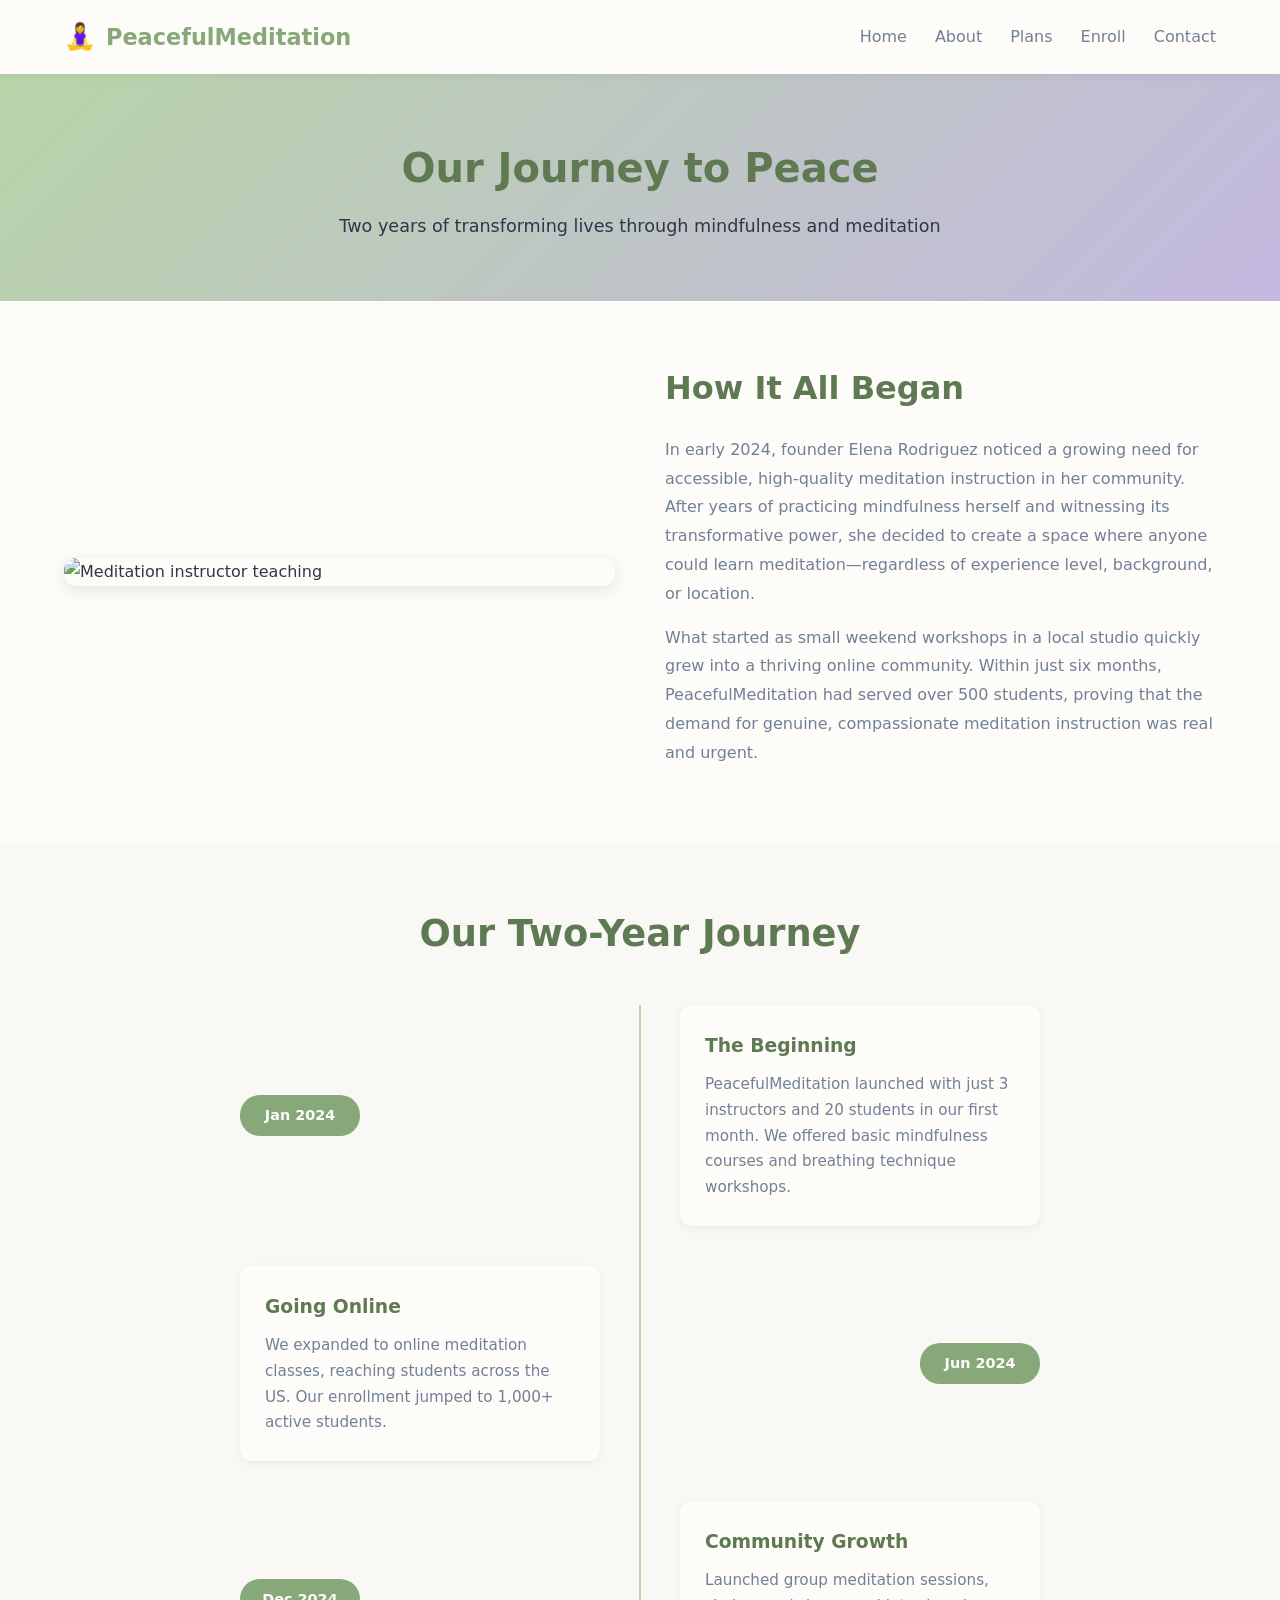
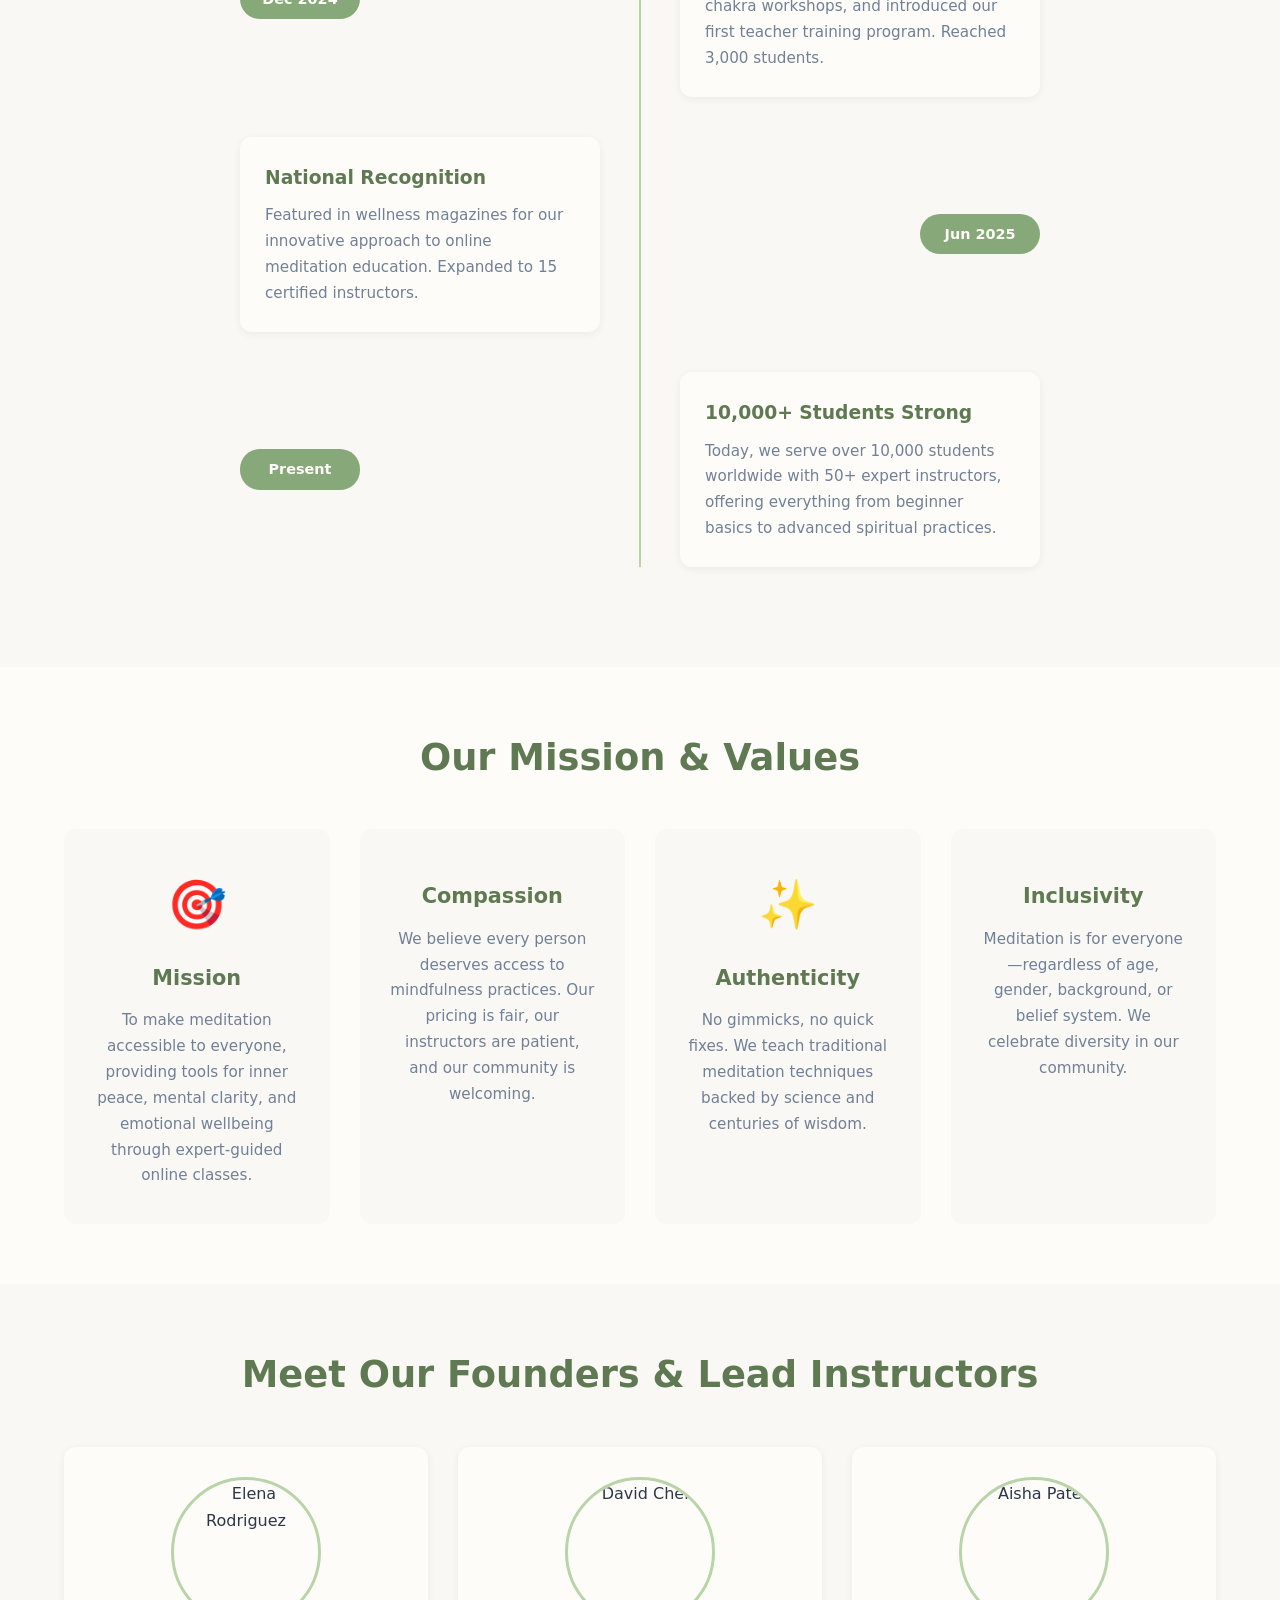
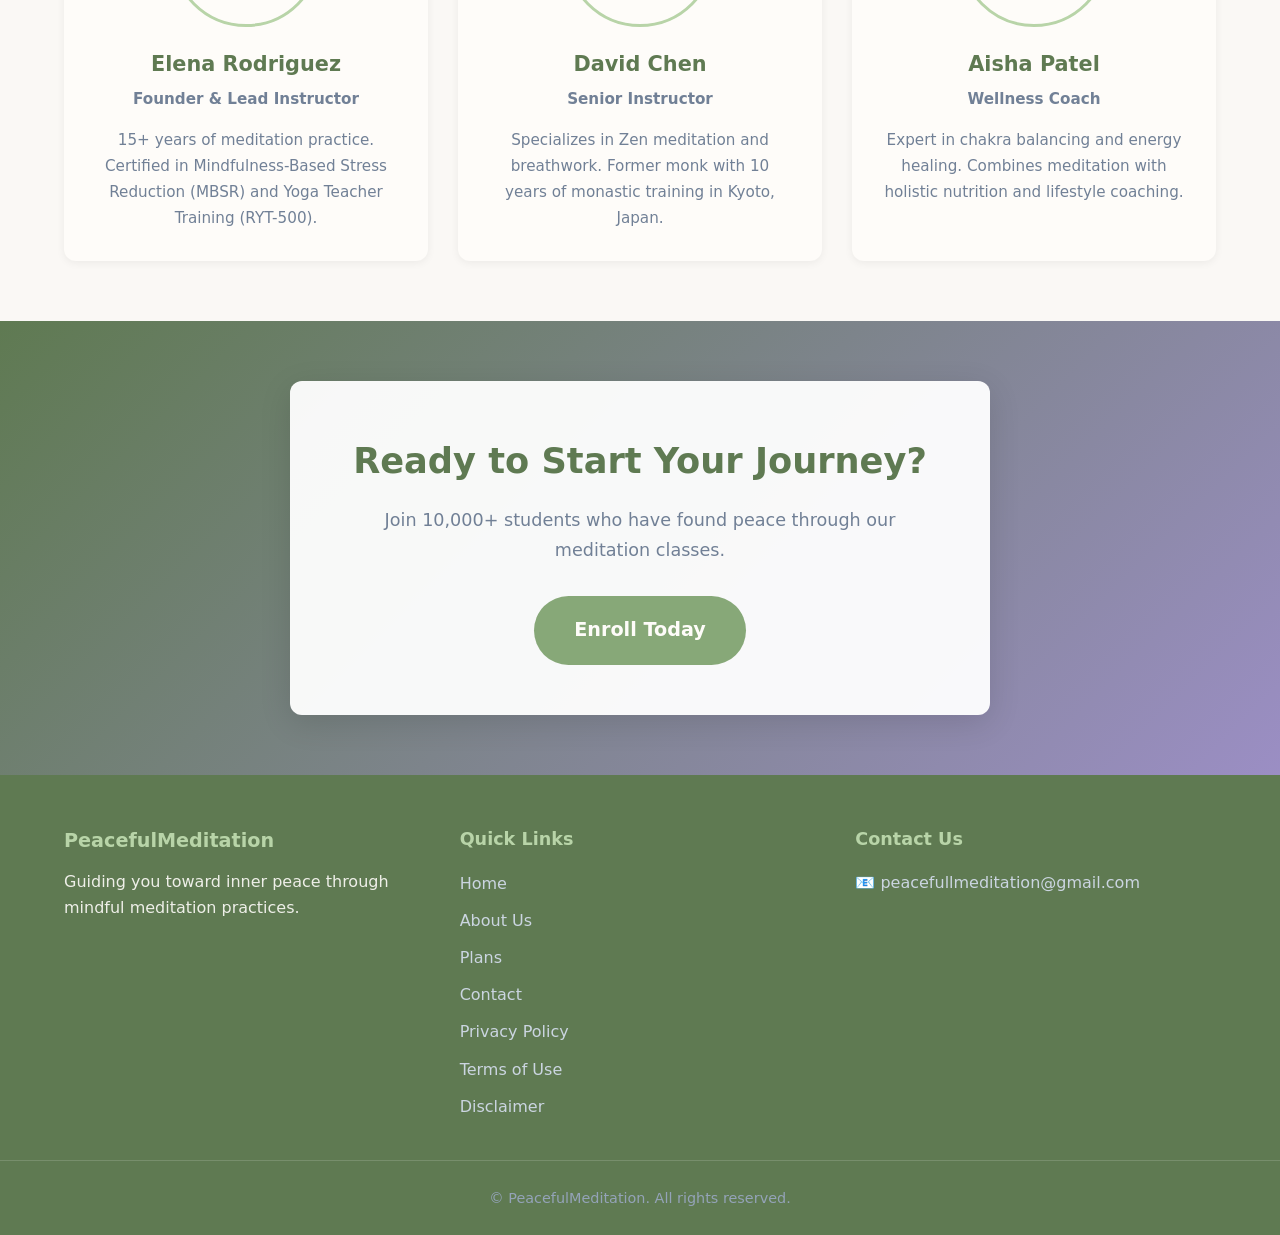
==== about.html @ 9a140016 "about.html" ====
<!DOCTYPE html>
<html lang="en">
<head>
  <meta charset="UTF-8" />
  <meta name="viewport" content="width=device-width, initial-scale=1.0"/>
  <meta name="description" content="Learn about PeacefulMeditation's journey, our mission, and our team of expert meditation instructors.">
  <title>About Us | PeacefulMeditation</title>
  <link rel="stylesheet" href="style.css" />
</head>
<body>
  <!-- Navigation -->
  <nav class="navbar">
    <div class="container nav-flex">
      <a href="index.html" class="logo">
        <span class="logo-icon">🧘‍♀️</span>
        <span class="logo-text">PeacefulMeditation</span>
      </a>
      <ul class="nav-links">
        <li><a href="index.html">Home</a></li>
        <li><a href="about.html">About</a></li>
        <li><a href="plans.html">Plans</a></li>
        <li><a href="index.html#enroll">Enroll</a></li>
        <li><a href="contact.html">Contact</a></li>
      </ul>
    </div>
  </nav>

  <!-- Page Header -->
  <header class="page-header">
    <div class="container">
      <h1>Our Journey to Peace</h1>
      <p>Two years of transforming lives through mindfulness and meditation</p>
    </div>
  </header>

  <!-- Story Section -->
  <section class="story-section">
    <div class="container story-grid">
      <div class="story-image">
        <img src="https://www.meditationmag.com/blog/wp-content/uploads/2022/10/meditation-university-meditation-teacher-training-1024x768.jpg.webp?w=500&h=600&fit=crop" alt="Meditation instructor teaching" />
      </div>
      <div class="story-content">
        <h2>How It All Began</h2>
        <p>In early 2024, founder Elena Rodriguez noticed a growing need for accessible, high-quality meditation instruction in her community. After years of practicing mindfulness herself and witnessing its transformative power, she decided to create a space where anyone could learn meditation—regardless of experience level, background, or location.</p>
        <p>What started as small weekend workshops in a local studio quickly grew into a thriving online community. Within just six months, PeacefulMeditation had served over 500 students, proving that the demand for genuine, compassionate meditation instruction was real and urgent.</p>
      </div>
    </div>
  </section>

  <!-- Timeline -->
  <section class="timeline-section">
    <div class="container">
      <h2 class="section-title">Our Two-Year Journey</h2>
      <div class="timeline">
        <div class="timeline-item">
          <div class="timeline-date">Jan 2024</div>
          <div class="timeline-content">
            <h3>The Beginning</h3>
            <p>PeacefulMeditation launched with just 3 instructors and 20 students in our first month. We offered basic mindfulness courses and breathing technique workshops.</p>
          </div>
        </div>
        <div class="timeline-item">
          <div class="timeline-date">Jun 2024</div>
          <div class="timeline-content">
            <h3>Going Online</h3>
            <p>We expanded to online meditation classes, reaching students across the US. Our enrollment jumped to 1,000+ active students.</p>
          </div>
        </div>
        <div class="timeline-item">
          <div class="timeline-date">Dec 2024</div>
          <div class="timeline-content">
            <h3>Community Growth</h3>
            <p>Launched group meditation sessions, chakra workshops, and introduced our first teacher training program. Reached 3,000 students.</p>
          </div>
        </div>
        <div class="timeline-item">
          <div class="timeline-date">Jun 2025</div>
          <div class="timeline-content">
            <h3>National Recognition</h3>
            <p>Featured in wellness magazines for our innovative approach to online meditation education. Expanded to 15 certified instructors.</p>
          </div>
        </div>
        <div class="timeline-item">
          <div class="timeline-date">Present</div>
          <div class="timeline-content">
            <h3>10,000+ Students Strong</h3>
            <p>Today, we serve over 10,000 students worldwide with 50+ expert instructors, offering everything from beginner basics to advanced spiritual practices.</p>
          </div>
        </div>
      </div>
    </div>
  </section>

  <!-- Mission & Values -->
  <section class="mission-section">
    <div class="container">
      <h2 class="section-title">Our Mission & Values</h2>
      <div class="mission-grid">
        <div class="mission-card">
          <div class="mission-icon">🎯</div>
          <h3>Mission</h3>
          <p>To make meditation accessible to everyone, providing tools for inner peace, mental clarity, and emotional wellbeing through expert-guided online classes.</p>
        </div>
        <div class="mission-card">
          <div class="mission-icon"></div>
          <h3>Compassion</h3>
          <p>We believe every person deserves access to mindfulness practices. Our pricing is fair, our instructors are patient, and our community is welcoming.</p>
        </div>
        <div class="mission-card">
          <div class="mission-icon">✨</div>
          <h3>Authenticity</h3>
          <p>No gimmicks, no quick fixes. We teach traditional meditation techniques backed by science and centuries of wisdom.</p>
        </div>
        <div class="mission-card">
          <div class="mission-icon"></div>
          <h3>Inclusivity</h3>
          <p>Meditation is for everyone—regardless of age, gender, background, or belief system. We celebrate diversity in our community.</p>
        </div>
      </div>
    </div>
  </section>

  <!-- Team Section -->
  <section class="team-section">
    <div class="container">
      <h2 class="section-title">Meet Our Founders & Lead Instructors</h2>
      <div class="team-grid">
        <div class="team-card">
          <img src="https://images.unsplash.com/photo-1544005313-94ddf0286df2?w=300&h=300&fit=crop" alt="Elena Rodriguez" />
          <h3>Elena Rodriguez</h3>
          <p class="team-role">Founder & Lead Instructor</p>
          <p>15+ years of meditation practice. Certified in Mindfulness-Based Stress Reduction (MBSR) and Yoga Teacher Training (RYT-500).</p>
        </div>
        <div class="team-card">
          <img src="https://images.unsplash.com/photo-1507003211169-0a1dd7228f2d?w=300&h=300&fit=crop" alt="David Chen" />
          <h3>David Chen</h3>
          <p class="team-role">Senior Instructor</p>
          <p>Specializes in Zen meditation and breathwork. Former monk with 10 years of monastic training in Kyoto, Japan.</p>
        </div>
        <div class="team-card">
          <img src="https://images.unsplash.com/photo-1580489944761-15a19d654956?w=300&h=300&fit=crop" alt="Aisha Patel" />
          <h3>Aisha Patel</h3>
          <p class="team-role">Wellness Coach</p>
          <p>Expert in chakra balancing and energy healing. Combines meditation with holistic nutrition and lifestyle coaching.</p>
        </div>
      </div>
    </div>
  </section>

  <!-- CTA Section -->
  <section class="cta-section">
    <div class="container">
      <div class="cta-card">
        <h2>Ready to Start Your Journey?</h2>
        <p>Join 10,000+ students who have found peace through our meditation classes.</p>
        <a href="index.html#enroll" class="btn-primary-large">Enroll Today</a>
      </div>
    </div>
  </section>

  <!-- Footer -->
  <footer>
    <div class="container footer-grid">
      <div class="footer-brand">
        <h4>PeacefulMeditation</h4>
        <p>Guiding you toward inner peace through mindful meditation practices.</p>
      </div>
      <div class="footer-links">
        <h4>Quick Links</h4>
        <a href="index.html">Home</a>
        <a href="about.html">About Us</a>
        <a href="plans.html">Plans</a>
        <a href="contact.html">Contact</a>
        <a href="privacy.html">Privacy Policy</a>
        <a href="terms.html">Terms of Use</a>
        <a href="disclaimer.html">Disclaimer</a>
      </div>
      <div class="footer-contact">
        <h4>Contact Us</h4>
        <p>📧 peacefullmeditation@gmail.com</p>
      </div>
    </div>
    <div class="footer-bottom">
      <p>&copy; <span id="year"></span> PeacefulMeditation. All rights reserved.</p>
    </div>
  </footer>

  <script src="script.js"></script>
</body>
</html>
---- style.css ----
/* ===== BASE RESET & VARIABLES ===== */
* { margin: 0; padding: 0; box-sizing: border-box; }

:root {
  --sage-green: #87a878;
  --sage-dark: #5f7a52;
  --sage-light: #b8d4a8;
  --lavender: #9b8ec4;
  --lavender-light: #c4b8e0;
  --cream: #faf8f5;
  --warm-white: #fefcf9;
  --text-dark: #2d3748;
  --text-gray: #718096;
  --accent-gold: #d4a373;
  --shadow-sm: 0 2px 8px rgba(0,0,0,0.06);
  --shadow-md: 0 4px 16px rgba(0,0,0,0.1);
  --shadow-lg: 0 8px 32px rgba(0,0,0,0.12);
  --radius: 12px;
  --transition: all 0.3s ease;
}

body {
  font-family: 'Lato', 'Segoe UI', system-ui, sans-serif;
  line-height: 1.7;
  color: var(--text-dark);
  background: var(--cream);
}

.container {
  max-width: 1200px;
  margin: 0 auto;
  padding: 0 24px;
}

img { max-width: 100%; border-radius: var(--radius); display: block; }
a { text-decoration: none; color: inherit; transition: var(--transition); }

/* ===== NAVIGATION ===== */
.navbar {
  background: var(--warm-white);
  box-shadow: var(--shadow-sm);
  position: sticky;
  top: 0;
  z-index: 100;
  padding: 15px 0;
}

.nav-flex {
  display: flex;
  justify-content: space-between;
  align-items: center;
}

.logo {
  display: flex;
  align-items: center;
  gap: 10px;
  font-weight: 700;
  font-size: 1.4rem;
  color: var(--sage-dark);
}

.logo-icon { font-size: 1.6rem; }
.logo-text { color: var(--sage-green); }

.nav-links {
  display: flex;
  list-style: none;
  gap: 28px;
}

.nav-links a {
  font-weight: 500;
  color: var(--text-gray);
  position: relative;
  padding: 5px 0;
}

.nav-links a:hover { color: var(--sage-green); }

.nav-links a::after {
  content: '';
  position: absolute;
  bottom: 0;
  left: 0;
  width: 0;
  height: 2px;
  background: var(--lavender);
  transition: var(--transition);
}

.nav-links a:hover::after { width: 100%; }

/* ===== HERO SECTION ===== */
.hero {
  background: linear-gradient(135deg, var(--sage-light) 0%, var(--lavender-light) 100%);
  padding: 80px 0;
}

.hero-grid {
  display: grid;
  grid-template-columns: 1fr 1fr;
  gap: 50px;
  align-items: center;
}

.hero-content h1 {
  font-size: 3rem;
  line-height: 1.2;
  margin-bottom: 20px;
  color: var(--sage-dark);
  font-weight: 700;
}

.hero-content .highlight {
  color: var(--lavender);
}

.hero-content p {
  font-size: 1.15rem;
  margin-bottom: 30px;
  color: var(--text-dark);
}

.hero-stats {
  display: flex;
  gap: 40px;
  margin-bottom: 35px;
}

.stat-item {
  text-align: center;
}

.stat-value {
  font-size: 2.5rem;
  font-weight: 700;
  color: var(--sage-dark);
  line-height: 1;
}

.stat-label {
  font-size: 0.95rem;
  color: var(--text-gray);
  margin-top: 5px;
}

.hero-image img {
  width: 100%;
  height: auto;
  border-radius: var(--radius);
  box-shadow: var(--shadow-lg);
  border: 3px solid var(--sage-green);
}

/* ===== BUTTONS ===== */
.btn-primary {
  display: inline-block;
  padding: 16px 36px;
  background: var(--sage-green);
  color: var(--warm-white);
  border-radius: 50px;
  font-weight: 600;
  font-size: 1.1rem;
  border: none;
  cursor: pointer;
  transition: var(--transition);
}

.btn-primary:hover {
  background: var(--sage-dark);
  transform: translateY(-2px);
  box-shadow: var(--shadow-md);
}

.btn-secondary {
  display: inline-block;
  padding: 14px 32px;
  background: transparent;
  color: var(--sage-green);
  border: 2px solid var(--sage-green);
  border-radius: 50px;
  font-weight: 600;
  cursor: pointer;
  transition: var(--transition);
}

.btn-secondary:hover {
  background: var(--sage-green);
  color: var(--warm-white);
}

.btn-outline {
  display: inline-block;
  padding: 12px 28px;
  background: transparent;
  color: var(--sage-green);
  border: 2px solid var(--sage-light);
  border-radius: 8px;
  font-weight: 600;
  cursor: pointer;
  transition: var(--transition);
  width: 100%;
  text-align: center;
}

.btn-outline:hover {
  background: var(--sage-green);
  color: var(--warm-white);
  border-color: var(--sage-green);
}

.btn-outline-small {
  display: inline-block;
  padding: 10px 24px;
  background: transparent;
  color: var(--sage-green);
  border: 2px solid var(--sage-light);
  border-radius: 8px;
  font-weight: 600;
  cursor: pointer;
  transition: var(--transition);
}

.btn-outline-small:hover {
  background: var(--sage-green);
  color: var(--warm-white);
}

.btn-buy {
  display: block;
  padding: 14px;
  background: var(--sage-green);
  color: var(--warm-white);
  border-radius: 8px;
  font-weight: 600;
  text-align: center;
  margin-top: 20px;
  transition: var(--transition);
}

.btn-buy:hover {
  background: var(--sage-dark);
  transform: translateY(-2px);
  box-shadow: var(--shadow-md);
}

.btn-primary-large {
  display: inline-block;
  padding: 18px 40px;
  background: var(--sage-green);
  color: var(--warm-white);
  border-radius: 50px;
  font-weight: 600;
  font-size: 1.2rem;
  border: none;
  cursor: pointer;
  transition: var(--transition);
}

.btn-primary-large:hover {
  background: var(--sage-dark);
  transform: translateY(-3px);
  box-shadow: var(--shadow-lg);
}

/* ===== STATS BANNER ===== */
.stats-banner {
  background: var(--warm-white);
  padding: 40px 0;
  border-bottom: 1px solid #e2e8f0;
}

.stats-grid {
  display: grid;
  grid-template-columns: repeat(3, 1fr);
  gap: 30px;
  text-align: center;
}

.stat-card {
  padding: 20px;
}

.stat-number {
  font-size: 2.8rem;
  font-weight: 700;
  color: var(--sage-dark);
  margin-bottom: 8px;
  line-height: 1;
}

.stat-label {
  color: var(--text-gray);
  font-weight: 500;
  font-size: 1rem;
}

/* ===== FEATURES SECTION ===== */
.features-section {
  padding: 80px 0;
  background: var(--cream);
}

.section-title {
  text-align: center;
  font-size: 2.3rem;
  color: var(--sage-dark);
  margin-bottom: 10px;
  font-weight: 700;
}

.section-subtitle {
  text-align: center;
  color: var(--text-gray);
  margin-bottom: 50px;
  font-size: 1.1rem;
}

.features-grid {
  display: grid;
  grid-template-columns: repeat(auto-fit, minmax(250px, 1fr));
  gap: 30px;
}

.feature-card {
  background: var(--warm-white);
  padding: 35px 30px;
  border-radius: var(--radius);
  text-align: center;
  box-shadow: var(--shadow-sm);
  transition: var(--transition);
  border: 1px solid #e2e8f0;
}

.feature-card:hover {
  transform: translateY(-5px);
  box-shadow: var(--shadow-md);
  border-color: var(--sage-light);
}

.feature-icon {
  font-size: 3rem;
  margin-bottom: 15px;
}

.feature-card h3 {
  color: var(--sage-dark);
  margin-bottom: 12px;
  font-size: 1.3rem;
}

.feature-card p {
  color: var(--text-gray);
  font-size: 0.95rem;
}

/* ===== PLANS PREVIEW ===== */
.plans-preview {
  padding: 80px 0;
  background: var(--warm-white);
}

.plans-grid-preview {
  display: grid;
  grid-template-columns: repeat(3, 1fr);
  gap: 30px;
  margin-bottom: 40px;
}

.plan-card-preview {
  background: var(--warm-white);
  border: 2px solid #e2e8f0;
  border-radius: var(--radius);
  padding: 35px 30px;
  text-align: center;
  position: relative;
  transition: var(--transition);
}

.plan-card-preview:hover {
  transform: translateY(-5px);
  box-shadow: var(--shadow-lg);
  border-color: var(--sage-light);
}

.plan-card-preview.featured {
  border-color: var(--sage-green);
  box-shadow: var(--shadow-md);
}

.plan-badge {
  position: absolute;
  top: -12px;
  left: 50%;
  transform: translateX(-50%);
  background: var(--sage-green);
  color: var(--warm-white);
  padding: 6px 20px;
  border-radius: 20px;
  font-size: 0.85rem;
  font-weight: 600;
}

.plan-badge.best {
  background: var(--lavender);
}

.plan-card-preview h3 {
  font-size: 1.5rem;
  color: var(--sage-dark);
  margin-bottom: 15px;
  font-weight: 700;
}

.plan-price {
  font-size: 2.5rem;
  font-weight: 700;
  color: var(--sage-green);
  margin-bottom: 5px;
}

.plan-details {
  font-size: 1.1rem;
  color: var(--text-gray);
  margin-bottom: 25px;
  font-weight: 500;
}

.plan-features-preview {
  list-style: none;
  margin-bottom: 25px;
  text-align: left;
}

.plan-features-preview li {
  padding: 8px 0;
  color: var(--text-dark);
  border-bottom: 1px solid #f0f0f0;
}

.plan-features-preview li:last-child {
  border-bottom: none;
}

.plans-cta {
  text-align: center;
  margin-top: 30px;
}

/* ===== FORM SECTION ===== */
.form-section {
  padding: 80px 0;
  background: linear-gradient(180deg, var(--cream) 0%, #f0f4f0 100%);
}

.form-card {
  background: var(--warm-white);
  border-radius: var(--radius);
  padding: 45px;
  max-width: 650px;
  margin: 0 auto;
  box-shadow: var(--shadow-lg);
  border-top: 5px solid var(--sage-green);
}

.form-card h2 {
  text-align: center;
  color: var(--sage-dark);
  margin-bottom: 10px;
  font-size: 2rem;
  font-weight: 700;
}

.form-card > p {
  text-align: center;
  color: var(--text-gray);
  margin-bottom: 35px;
}

.enrollment-form .form-group {
  margin-bottom: 22px;
}

.enrollment-form label {
  display: block;
  margin-bottom: 8px;
  font-weight: 600;
  color: var(--sage-dark);
  font-size: 0.95rem;
}

.enrollment-form input,
.enrollment-form select,
.enrollment-form textarea {
  width: 100%;
  padding: 14px 18px;
  border: 2px solid #e2e8f0;
  border-radius: 8px;
  font-size: 1rem;
  transition: var(--transition);
  font-family: inherit;
}

.enrollment-form input:focus,
.enrollment-form select:focus,
.enrollment-form textarea:focus {
  outline: none;
  border-color: var(--sage-green);
  box-shadow: 0 0 0 3px rgba(135, 168, 120, 0.15);
}

.enrollment-form input::placeholder,
.enrollment-form textarea::placeholder {
  color: var(--text-gray);
}

.form-row {
  display: grid;
  grid-template-columns: 1fr 1fr;
  gap: 20px;
}

.form-group.half {
  margin-bottom: 22px;
}

.btn-submit {
  width: 100%;
  padding: 16px;
  background: var(--sage-green);
  color: var(--warm-white);
  border: none;
  border-radius: 8px;
  font-size: 1.1rem;
  font-weight: 600;
  cursor: pointer;
  transition: var(--transition);
  margin-top: 10px;
}

.btn-submit:hover {
  background: var(--sage-dark);
  transform: translateY(-2px);
  box-shadow: var(--shadow-md);
}

.form-note {
  text-align: center;
  font-size: 0.9rem;
  color: var(--text-gray);
  margin-top: 15px;
  font-style: italic;
}

/* ===== TESTIMONIALS ===== */
.testimonials-section {
  padding: 80px 0;
  background: var(--cream);
}

.testimonials-grid {
  display: grid;
  grid-template-columns: repeat(auto-fit, minmax(300px, 1fr));
  gap: 30px;
  margin-top: 40px;
}

.testimonial-card {
  background: var(--warm-white);
  padding: 30px;
  border-radius: var(--radius);
  box-shadow: var(--shadow-sm);
  border-left: 4px solid var(--sage-green);
}

.stars {
  color: var(--accent-gold);
  font-size: 1.2rem;
  margin-bottom: 15px;
}

.testimonial-card p {
  color: var(--text-dark);
  font-style: italic;
  margin-bottom: 15px;
  line-height: 1.6;
}

.testimonial-author {
  color: var(--text-gray);
  font-weight: 600;
  font-size: 0.95rem;
}

/* ===== PAGE HEADER ===== */
.page-header {
  background: linear-gradient(135deg, var(--sage-light) 0%, var(--lavender-light) 100%);
  padding: 60px 0;
  text-align: center;
}

.page-header h1 {
  font-size: 2.5rem;
  color: var(--sage-dark);
  margin-bottom: 10px;
  font-weight: 700;
}

.page-header p {
  color: var(--text-dark);
  font-size: 1.1rem;
}

/* ===== STORY SECTION ===== */
.story-section {
  padding: 60px 0;
  background: var(--warm-white);
}

.story-grid {
  display: grid;
  grid-template-columns: 1fr 1fr;
  gap: 50px;
  align-items: center;
}

.story-image img {
  width: 100%;
  height: auto;
  border-radius: var(--radius);
  box-shadow: var(--shadow-md);
}

.story-content h2 {
  color: var(--sage-dark);
  margin-bottom: 20px;
  font-size: 2rem;
}

.story-content p {
  color: var(--text-gray);
  margin-bottom: 15px;
  line-height: 1.8;
}

/* ===== TIMELINE ===== */
.timeline-section {
  padding: 60px 0;
  background: var(--cream);
}

.timeline {
  max-width: 800px;
  margin: 40px auto 0;
  position: relative;
}

.timeline::before {
  content: '';
  position: absolute;
  left: 50%;
  transform: translateX(-50%);
  width: 2px;
  height: 100%;
  background: var(--sage-light);
}

.timeline-item {
  display: flex;
  justify-content: space-between;
  align-items: center;
  margin-bottom: 40px;
  position: relative;
}

.timeline-item:nth-child(even) {
  flex-direction: row-reverse;
}

.timeline-date {
  background: var(--sage-green);
  color: var(--warm-white);
  padding: 8px 20px;
  border-radius: 20px;
  font-weight: 600;
  font-size: 0.9rem;
  width: 120px;
  text-align: center;
}

.timeline-content {
  width: 45%;
  background: var(--warm-white);
  padding: 25px;
  border-radius: var(--radius);
  box-shadow: var(--shadow-sm);
}

.timeline-content h3 {
  color: var(--sage-dark);
  margin-bottom: 10px;
}

.timeline-content p {
  color: var(--text-gray);
  font-size: 0.95rem;
}

/* ===== MISSION SECTION ===== */
.mission-section {
  padding: 60px 0;
  background: var(--warm-white);
}

.mission-grid {
  display: grid;
  grid-template-columns: repeat(auto-fit, minmax(250px, 1fr));
  gap: 30px;
  margin-top: 40px;
}

.mission-card {
  background: var(--cream);
  padding: 35px 30px;
  border-radius: var(--radius);
  text-align: center;
  transition: var(--transition);
}

.mission-card:hover {
  transform: translateY(-5px);
  box-shadow: var(--shadow-md);
}

.mission-icon {
  font-size: 3rem;
  margin-bottom: 15px;
}

.mission-card h3 {
  color: var(--sage-dark);
  margin-bottom: 12px;
  font-size: 1.3rem;
}

.mission-card p {
  color: var(--text-gray);
  font-size: 0.95rem;
}

/* ===== TEAM SECTION ===== */
.team-section {
  padding: 60px 0;
  background: var(--cream);
}

.team-grid {
  display: grid;
  grid-template-columns: repeat(auto-fit, minmax(280px, 1fr));
  gap: 30px;
  margin-top: 40px;
}

.team-card {
  background: var(--warm-white);
  padding: 30px;
  border-radius: var(--radius);
  text-align: center;
  box-shadow: var(--shadow-sm);
  transition: var(--transition);
}

.team-card:hover {
  transform: translateY(-5px);
  box-shadow: var(--shadow-md);
}

.team-card img {
  width: 150px;
  height: 150px;
  border-radius: 50%;
  object-fit: cover;
  margin: 0 auto 20px;
  border: 3px solid var(--sage-light);
}

.team-card h3 {
  color: var(--sage-dark);
  margin-bottom: 5px;
  font-size: 1.3rem;
}

.team-role {
  color: var(--sage-green);
  font-weight: 600;
  margin-bottom: 15px;
  font-size: 0.95rem;
}

.team-card p {
  color: var(--text-gray);
  font-size: 0.95rem;
}

/* ===== CTA SECTION ===== */
.cta-section {
  padding: 60px 0;
  background: linear-gradient(135deg, var(--sage-dark) 0%, var(--lavender) 100%);
}

.cta-card {
  background: rgba(255, 255, 255, 0.95);
  border-radius: var(--radius);
  padding: 50px;
  text-align: center;
  max-width: 700px;
  margin: 0 auto;
  box-shadow: var(--shadow-lg);
}

.cta-card h2 {
  color: var(--sage-dark);
  font-size: 2.2rem;
  margin-bottom: 15px;
}

.cta-card p {
  color: var(--text-gray);
  font-size: 1.1rem;
  margin-bottom: 30px;
}

/* ===== PLANS PAGE ===== */
.plans-section {
  padding: 60px 0;
  background: var(--cream);
}

.plans-grid {
  display: grid;
  grid-template-columns: repeat(auto-fit, minmax(350px, 1fr));
  gap: 30px;
}

.plan-detail-card {
  background: var(--warm-white);
  border-radius: var(--radius);
  padding: 35px;
  box-shadow: var(--shadow-md);
  border: 2px solid #e2e8f0;
  position: relative;
  transition: var(--transition);
}

.plan-detail-card:hover {
  transform: translateY(-5px);
  box-shadow: var(--shadow-lg);
}

.plan-detail-card.featured-plan {
  border-color: var(--sage-green);
  box-shadow: var(--shadow-lg);
}

.plan-badge-large {
  position: absolute;
  top: -15px;
  left: 50%;
  transform: translateX(-50%);
  background: var(--sage-green);
  color: var(--warm-white);
  padding: 8px 25px;
  border-radius: 25px;
  font-size: 0.9rem;
  font-weight: 600;
}

.plan-header {
  text-align: center;
  margin-bottom: 25px;
  padding-bottom: 20px;
  border-bottom: 2px solid #f0f0f0;
}

.plan-header h3 {
  font-size: 1.8rem;
  color: var(--sage-dark);
  margin-bottom: 10px;
}

.plan-price-large {
  font-size: 3rem;
  font-weight: 700;
  color: var(--sage-green);
  margin-bottom: 5px;
}

.plan-price-large span {
  font-size: 1.2rem;
  color: var(--text-gray);
}

.plan-details-large {
  font-size: 1.2rem;
  color: var(--text-gray);
  font-weight: 500;
}

.plan-features-detailed {
  list-style: none;
  margin-bottom: 20px;
}

.plan-features-detailed li {
  padding: 10px 0;
  color: var(--text-dark);
  border-bottom: 1px solid #f0f0f0;
}

.plan-features-detailed li:last-child {
  border-bottom: none;
}

/* ===== FAQ SECTION ===== */
.faq-section {
  padding: 60px 0;
  background: var(--warm-white);
}

.faq-grid {
  display: grid;
  grid-template-columns: repeat(auto-fit, minmax(350px, 1fr));
  gap: 25px;
  margin-top: 40px;
}

.faq-item {
  background: var(--cream);
  padding: 25px;
  border-radius: var(--radius);
  border-left: 4px solid var(--sage-green);
}

.faq-item h4 {
  color: var(--sage-dark);
  margin-bottom: 10px;
  font-size: 1.1rem;
}

.faq-item p {
  color: var(--text-gray);
}

/* ===== CONTACT SECTION ===== */
.contact-section {
  padding: 60px 0;
}

.contact-grid {
  display: grid;
  grid-template-columns: repeat(auto-fit, minmax(280px, 1fr));
  gap: 30px;
}

.contact-card {
  background: var(--warm-white);
  padding: 35px 30px;
  border-radius: var(--radius);
  text-align: center;
  box-shadow: var(--shadow-sm);
  transition: var(--transition);
  border: 2px solid #e2e8f0;
}

.contact-card:hover {
  transform: translateY(-5px);
  box-shadow: var(--shadow-md);
  border-color: var(--sage-light);
}

.contact-icon {
  font-size: 3rem;
  margin-bottom: 15px;
}

.contact-card h3 {
  color: var(--sage-dark);
  margin-bottom: 12px;
  font-size: 1.3rem;
}

.contact-card a {
  color: var(--sage-green);
  font-weight: 600;
}

.contact-card a:hover {
  color: var(--sage-dark);
}

.contact-note {
  font-size: 0.9rem;
  color: var(--text-gray);
  margin-top: 10px;
  font-style: italic;
}

.link-arrow {
  display: inline-block;
  margin-top: 10px;
  color: var(--sage-green);
  font-weight: 600;
}

.link-arrow:hover {
  color: var(--sage-dark);
}

/* ===== THANK YOU PAGE ===== */
.thankyou-section {
  padding: 80px 0;
  background: linear-gradient(180deg, var(--cream) 0%, #f0f4f0 100%);
  min-height: 70vh;
  display: flex;
  align-items: center;
}

.thankyou-card {
  background: var(--warm-white);
  border-radius: var(--radius);
  padding: 50px 40px;
  max-width: 650px;
  margin: 0 auto;
  text-align: center;
  box-shadow: var(--shadow-xl);
  border-top: 5px solid var(--sage-green);
}

.success-icon {
  width: 90px;
  height: 90px;
  background: var(--sage-green);
  color: var(--warm-white);
  border-radius: 50%;
  display: flex;
  align-items: center;
  justify-content: center;
  font-size: 3rem;
  margin: 0 auto 25px;
}

.thankyou-card h1 {
  color: var(--sage-dark);
  margin-bottom: 15px;
  font-size: 2.2rem;
}

.thankyou-message {
  font-size: 1.3rem;
  color: var(--sage-dark);
  margin-bottom: 20px;
  font-weight: 600;
}

.thankyou-submessage {
  color: var(--text-gray);
  margin-bottom: 30px;
  font-size: 1.05rem;
}

.next-steps {
  background: #f0fdf4;
  border-radius: 8px;
  padding: 25px;
  margin-bottom: 30px;
  text-align: left;
  border-left: 4px solid var(--sage-green);
}

.next-steps h3 {
  color: var(--sage-dark);
  margin-bottom: 15px;
  font-size: 1.2rem;
}

.next-steps ul {
  list-style: none;
}

.next-steps li {
  padding: 8px 0;
  color: var(--text-dark);
  padding-left: 25px;
  position: relative;
}

.next-steps li::before {
  content: "✓";
  color: var(--sage-green);
  font-weight: bold;
  position: absolute;
  left: 0;
}

.thankyou-actions {
  display: flex;
  gap: 15px;
  justify-content: center;
  flex-wrap: wrap;
}

/* ===== POLICY PAGES ===== */
.policy-section {
  padding: 50px 0;
  background: var(--warm-white);
}

.policy-content {
  max-width: 800px;
  margin: 0 auto;
}

.policy-content h2 {
  color: var(--sage-dark);
  margin: 35px 0 15px;
  padding-bottom: 10px;
  border-bottom: 2px solid #e2e8f0;
  font-size: 1.4rem;
}

.policy-content h2:first-child {
  margin-top: 0;
}

.policy-content p {
  color: var(--text-gray);
  margin-bottom: 15px;
}

.policy-content ul {
  margin-bottom: 15px;
  color: var(--text-gray);
}

.policy-content a {
  color: var(--sage-green);
  text-decoration: none;
}

.policy-content a:hover {
  color: var(--sage-dark);
  text-decoration: underline;
}

.policy-note {
  margin-top: 40px;
  padding: 20px;
  background: #f0fdf4;
  border-left: 4px solid var(--sage-green);
  border-radius: 4px;
  font-style: italic;
  color: var(--text-gray);
}

/* ===== FOOTER ===== */
footer {
  background: var(--sage-dark);
  color: var(--warm-white);
  padding: 50px 0 25px;
}

.footer-grid {
  display: grid;
  grid-template-columns: repeat(auto-fit, minmax(220px, 1fr));
  gap: 35px;
  margin-bottom: 30px;
}

.footer-brand h4 {
  color: var(--sage-light);
  margin-bottom: 12px;
  font-size: 1.2rem;
}

.footer-brand p {
  opacity: 0.9;
  line-height: 1.6;
}

.footer-links h4,
.footer-contact h4 {
  color: var(--sage-light);
  margin-bottom: 15px;
  font-size: 1.1rem;
}

.footer-links a {
  display: block;
  margin-bottom: 10px;
  color: #cbd5e1;
  transition: var(--transition);
}

.footer-links a:hover {
  color: var(--sage-light);
  transform: translateX(3px);
}

.footer-contact p {
  color: #cbd5e1;
  margin-bottom: 8px;
  line-height: 1.6;
}

.footer-bottom {
  text-align: center;
  padding-top: 25px;
  border-top: 1px solid rgba(255,255,255,0.15);
  font-size: 0.9rem;
  color: #94a3b8;
}

/* ===== RESPONSIVE ===== */
@media (max-width: 900px) {
  .hero-grid,
  .story-grid {
    grid-template-columns: 1fr;
    text-align: center;
  }
  
  .hero-content h1 {
    font-size: 2.3rem;
  }
  
  .hero-stats {
    justify-content: center;
  }
  
  .hero-image {
    order: -1;
  }
  
  .stats-grid {
    grid-template-columns: 1fr;
    gap: 20px;
  }
  
  .plans-grid-preview {
    grid-template-columns: 1fr;
  }
  
  .plans-grid {
    grid-template-columns: 1fr;
  }
  
  .form-row {
    grid-template-columns: 1fr;
  }
  
  .timeline::before {
    left: 20px;
  }
  
  .timeline-item,
  .timeline-item:nth-child(even) {
    flex-direction: column;
    align-items: flex-start;
    padding-left: 50px;
  }
  
  .timeline-date {
    position: absolute;
    left: 0;
    width: auto;
  }
  
  .timeline-content {
    width: 100%;
  }
}

@media (max-width: 600px) {
  .nav-links {
    display: none;
  }
  
  .logo {
    font-size: 1.2rem;
  }
  
  .hero-content h1 {
    font-size: 1.9rem;
  }
  
  .form-card,
  .thankyou-card,
  .plan-detail-card,
  .cta-card {
    padding: 30px 25px;
  }
  
  .footer-grid {
    grid-template-columns: 1fr;
    text-align: center;
  }
  
  .footer-links a {
    display: inline-block;
    margin: 0 10px 10px 0;
  }
}
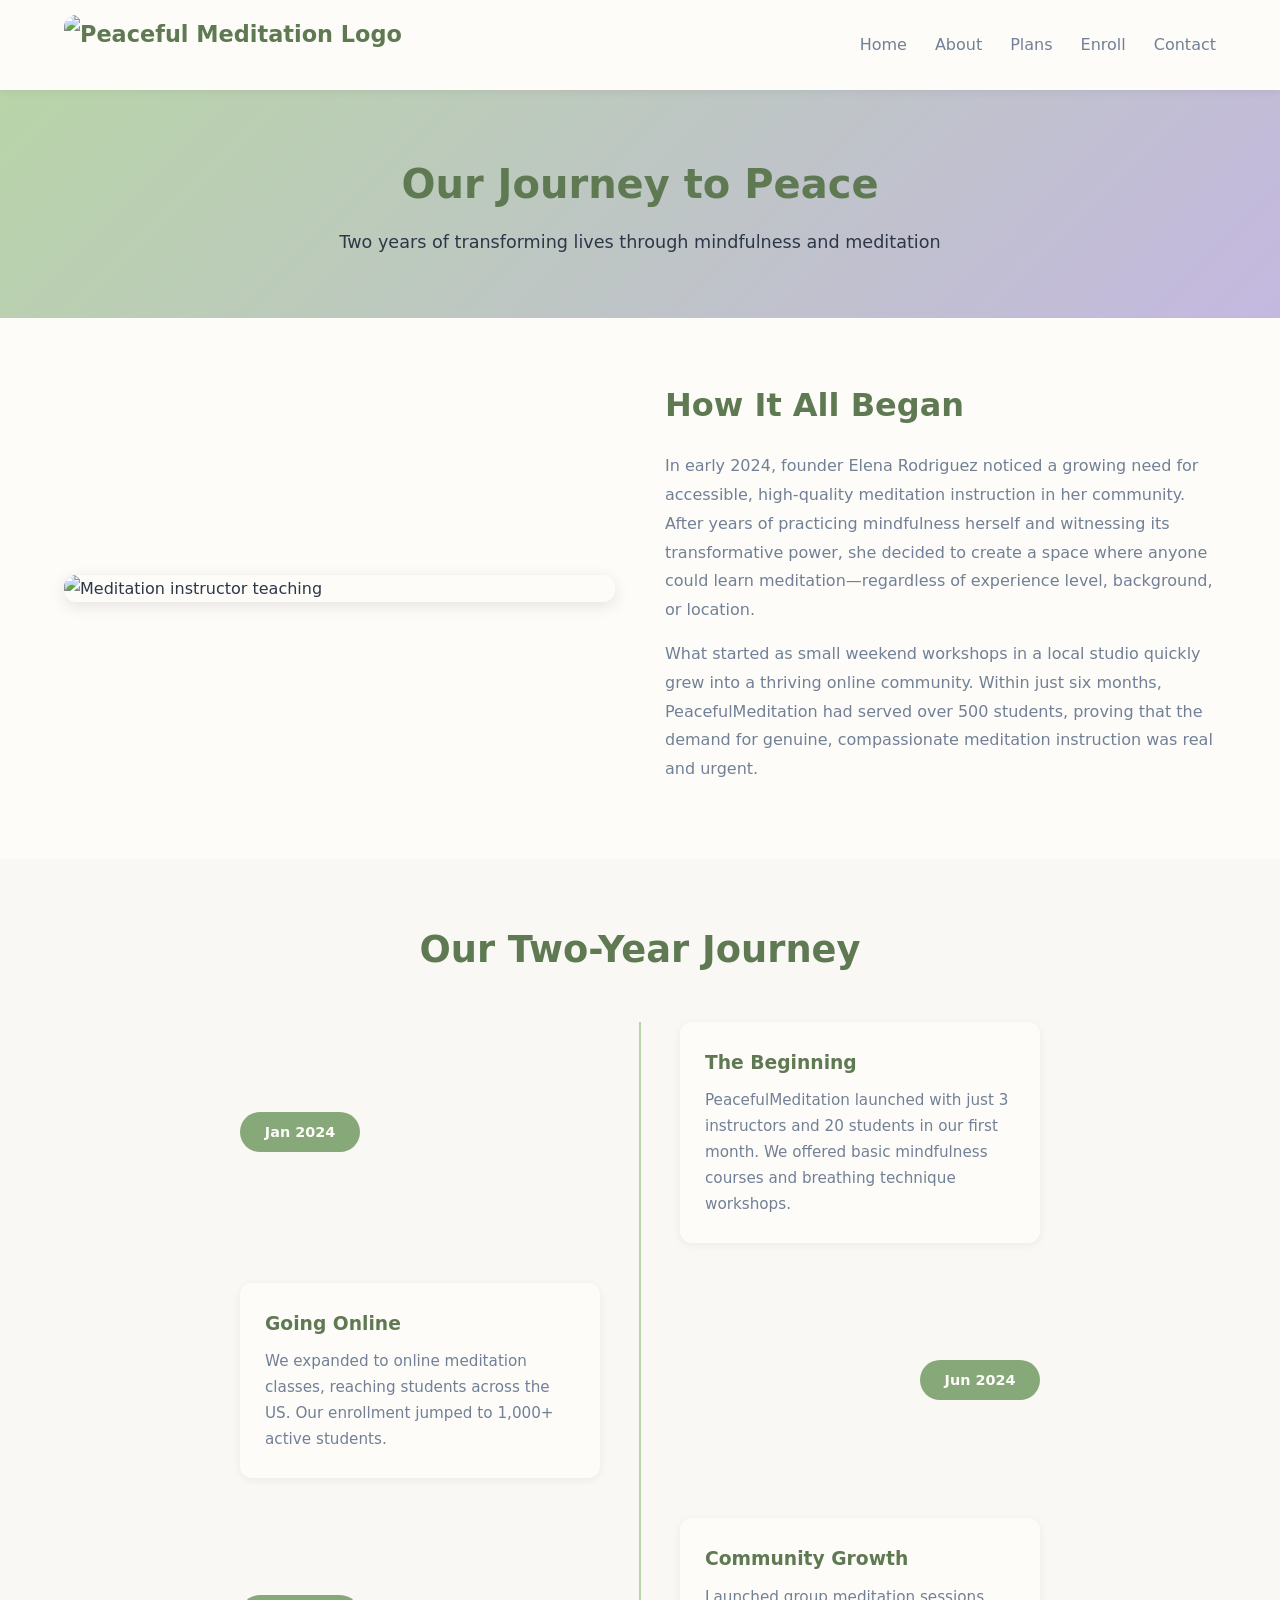
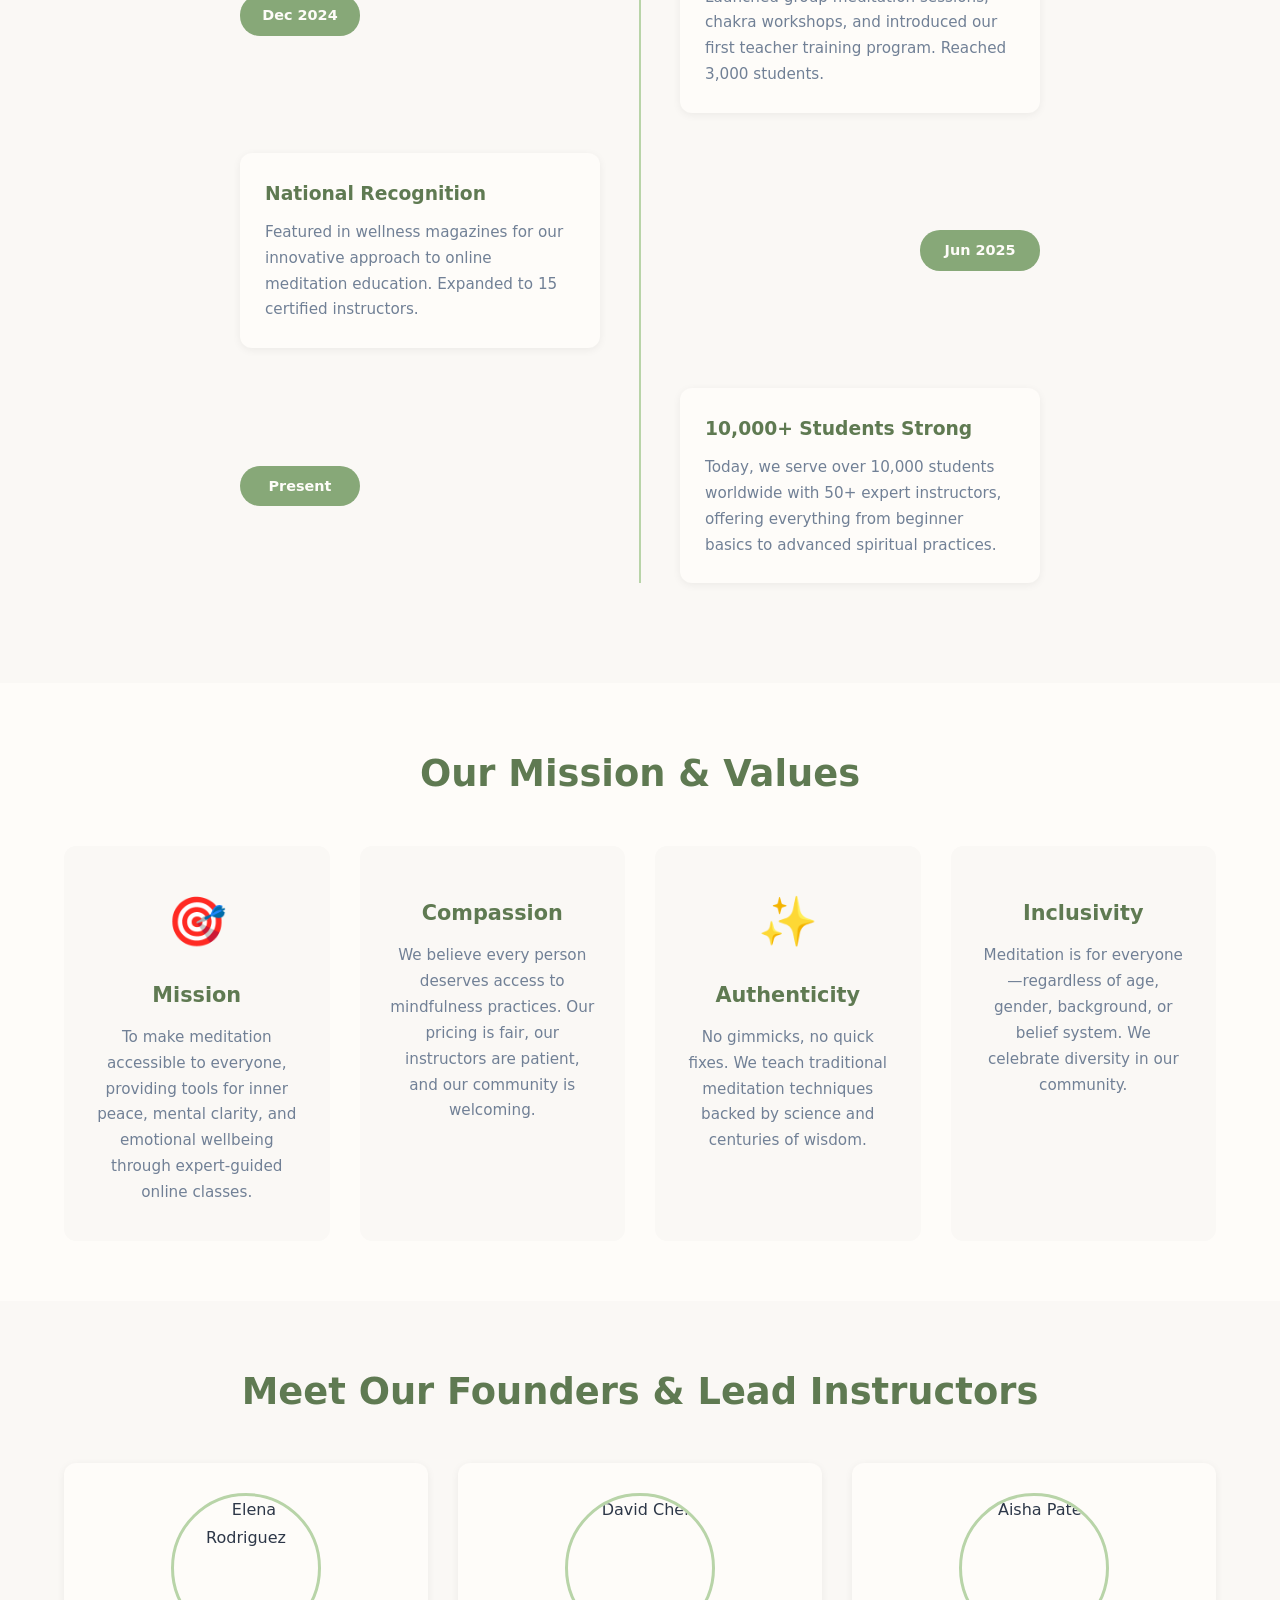
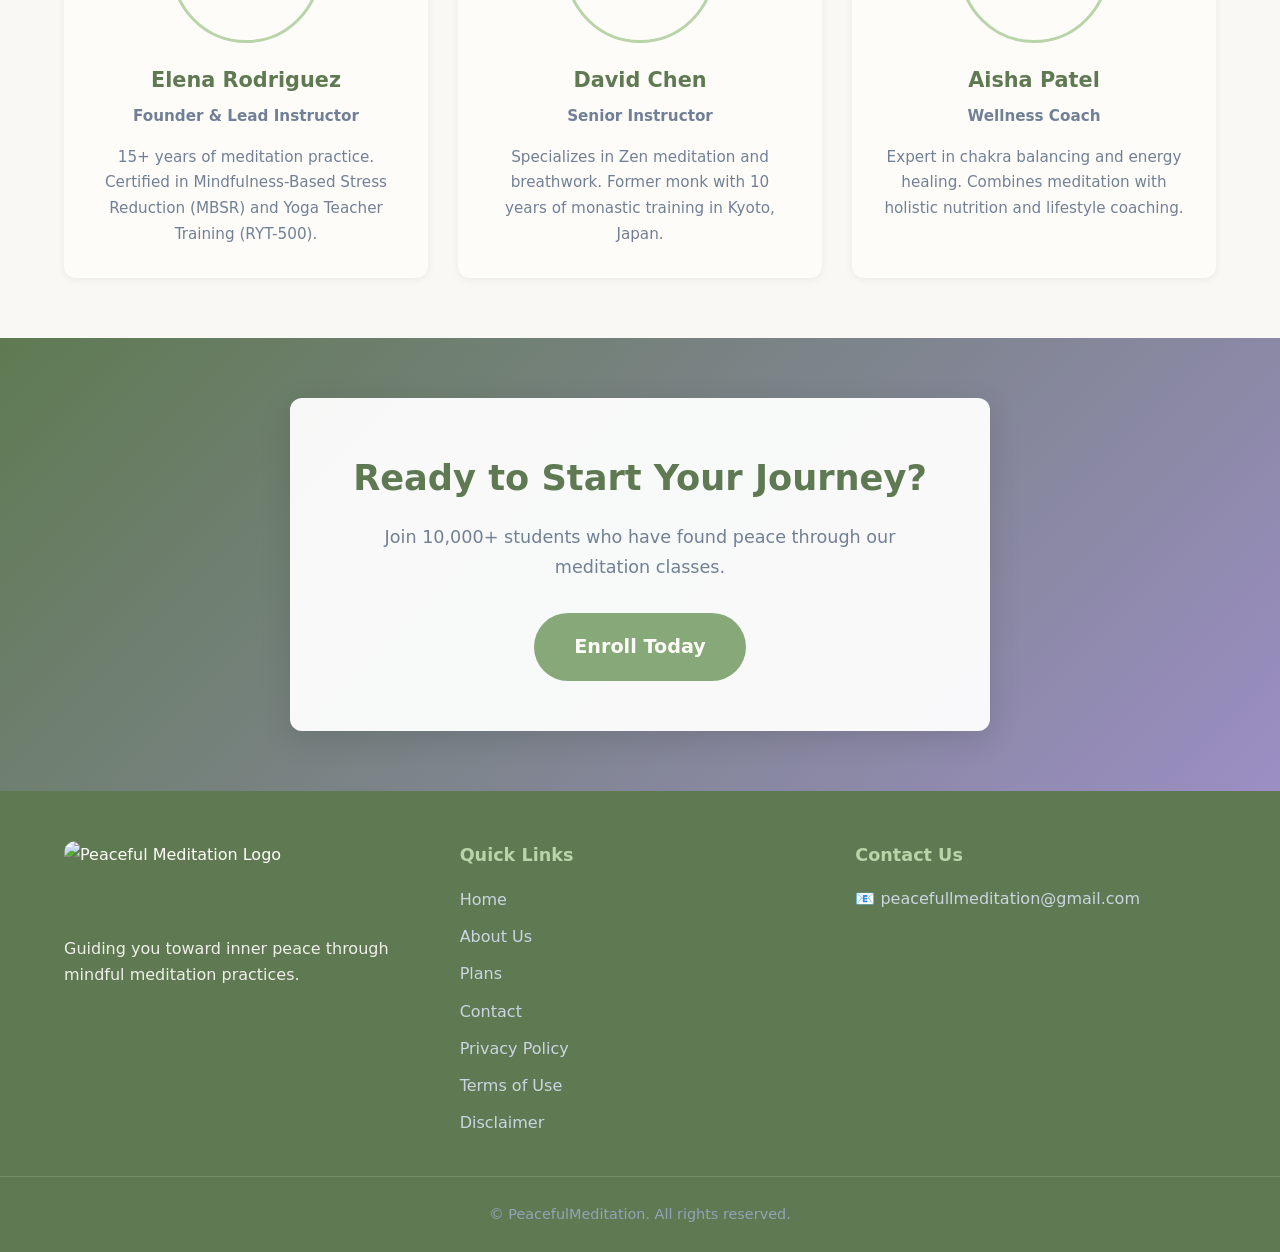
==== commit a08afc33: "about.html" ====
--- a/about.html
+++ b/about.html
@@ -6,15 +6,23 @@
   <meta name="description" content="Learn about PeacefulMeditation's journey, our mission, and our team of expert meditation instructors.">
   <title>About Us | PeacefulMeditation</title>
   <link rel="stylesheet" href="style.css" />
+  <!-- Google tag (gtag.js) -->
+<script async src="https://www.googletagmanager.com/gtag/js?id=AW-18378243171"></script>
+<script>
+  window.dataLayer = window.dataLayer || [];
+  function gtag(){dataLayer.push(arguments);}
+  gtag('js', new Date());
+
+  gtag('config', 'AW-18378243171');
+</script>
 </head>
 <body>
   <!-- Navigation -->
   <nav class="navbar">
     <div class="container nav-flex">
-      <a href="index.html" class="logo">
-        <span class="logo-icon">🧘‍♀️</span>
-        <span class="logo-text">PeacefulMeditation</span>
-      </a>
+        <a href="index.html" class="logo">
+     <img src="https://github.com/venkateshtest19/peacefulmeditation/blob/main/logo%20(2).png?raw=true" alt="Peaceful Meditation Logo" class="nav-logo" />
+   </a>
       <ul class="nav-links">
         <li><a href="index.html">Home</a></li>
         <li><a href="about.html">About</a></li>
@@ -161,10 +169,10 @@
   <!-- Footer -->
   <footer>
     <div class="container footer-grid">
-      <div class="footer-brand">
-        <h4>PeacefulMeditation</h4>
-        <p>Guiding you toward inner peace through mindful meditation practices.</p>
-      </div>
+         <div class="footer-brand">
+     <img src="https://github.com/venkateshtest19/peacefulmeditation/blob/main/logo%20(2).png?raw=true" alt="Peaceful Meditation Logo" class="footer-logo" />
+     <p>Guiding you toward inner peace through mindful meditation practices.</p>
+   </div>
       <div class="footer-links">
         <h4>Quick Links</h4>
         <a href="index.html">Home</a>
--- a/style.css
+++ b/style.css
@@ -1310,3 +1310,21 @@
     margin: 0 10px 10px 0;
   }
 }
+/* ===== LOGO STYLES ===== */
+.nav-logo {
+  height: 60px; /* Adjust this number if logo is too big/small in header */
+  width: auto;
+  display: block;
+}
+
+.footer-logo {
+  height: 80px; /* Adjust this number if logo is too big/small in footer */
+  width: auto;
+  display: block;
+  margin-bottom: 15px;
+}
+
+/* Hide the old text/emoji logo */
+.logo-icon, .logo-text {
+  display: none;
+}
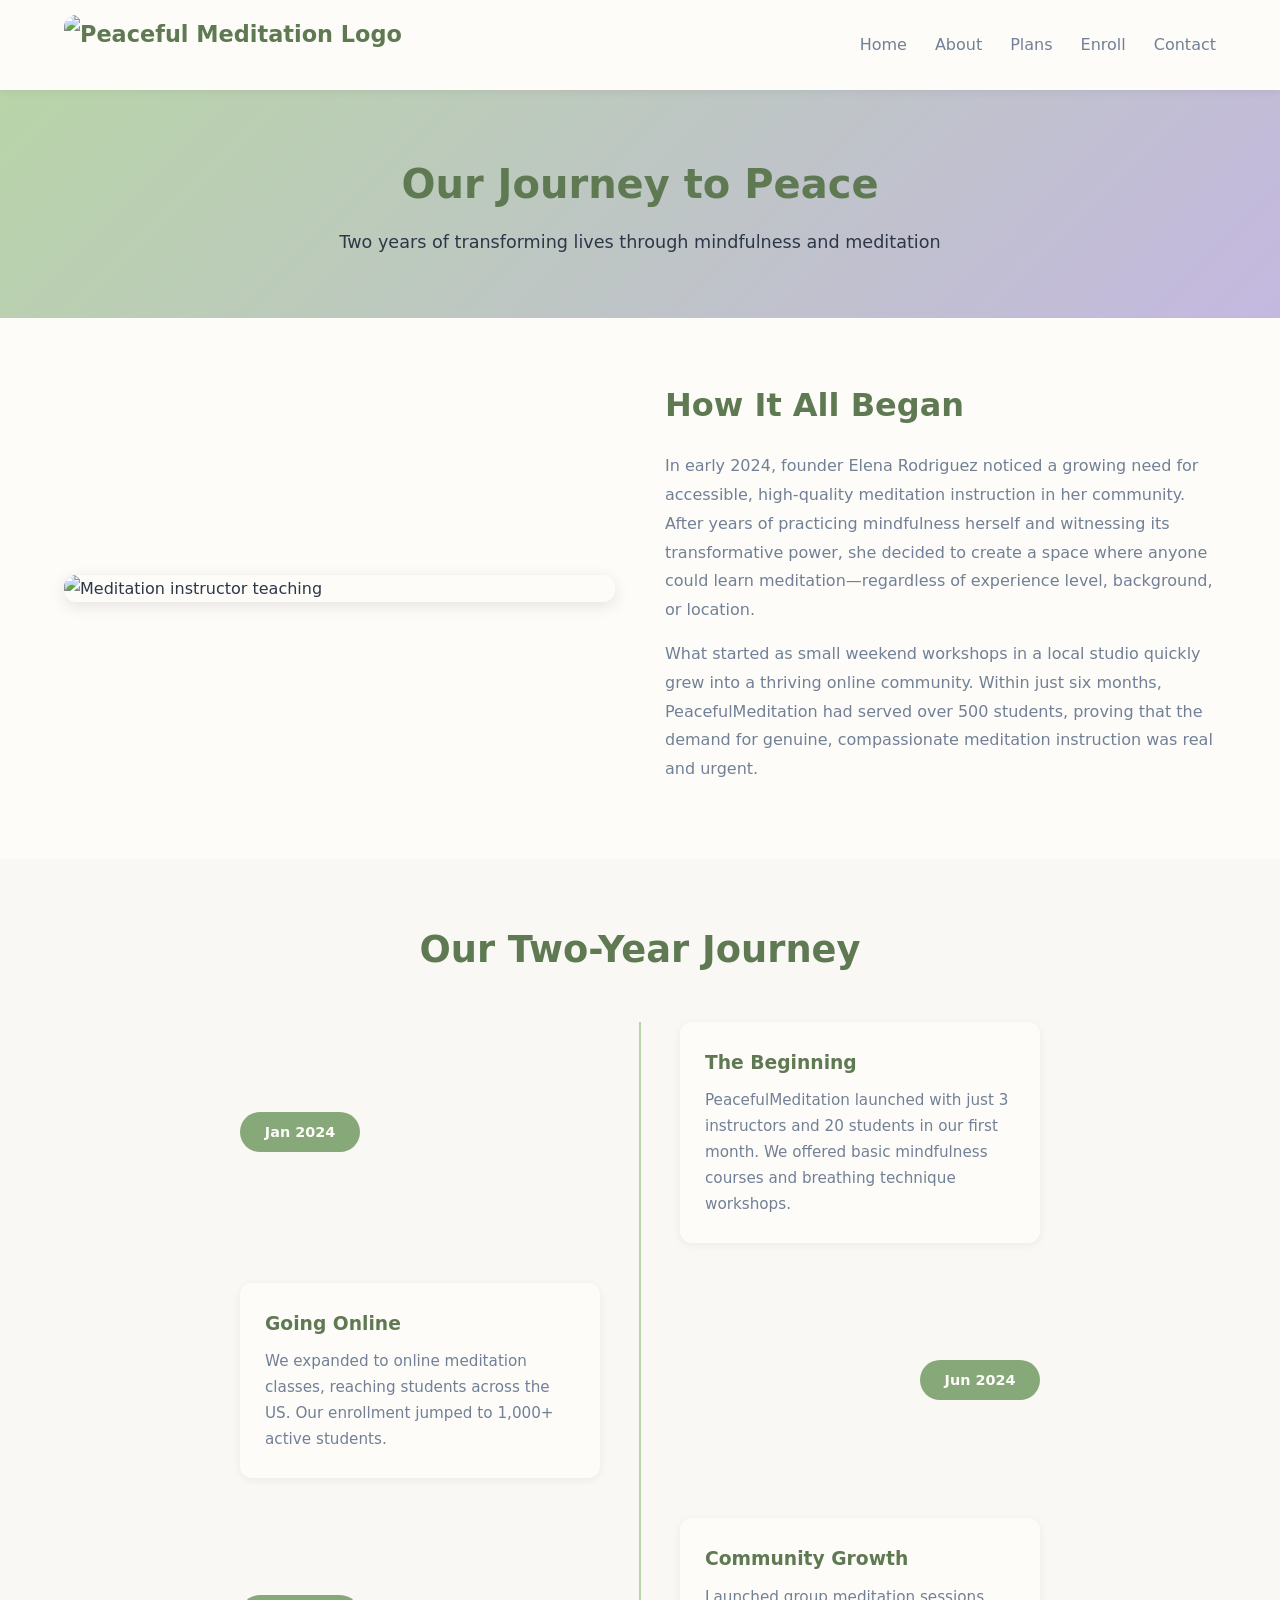
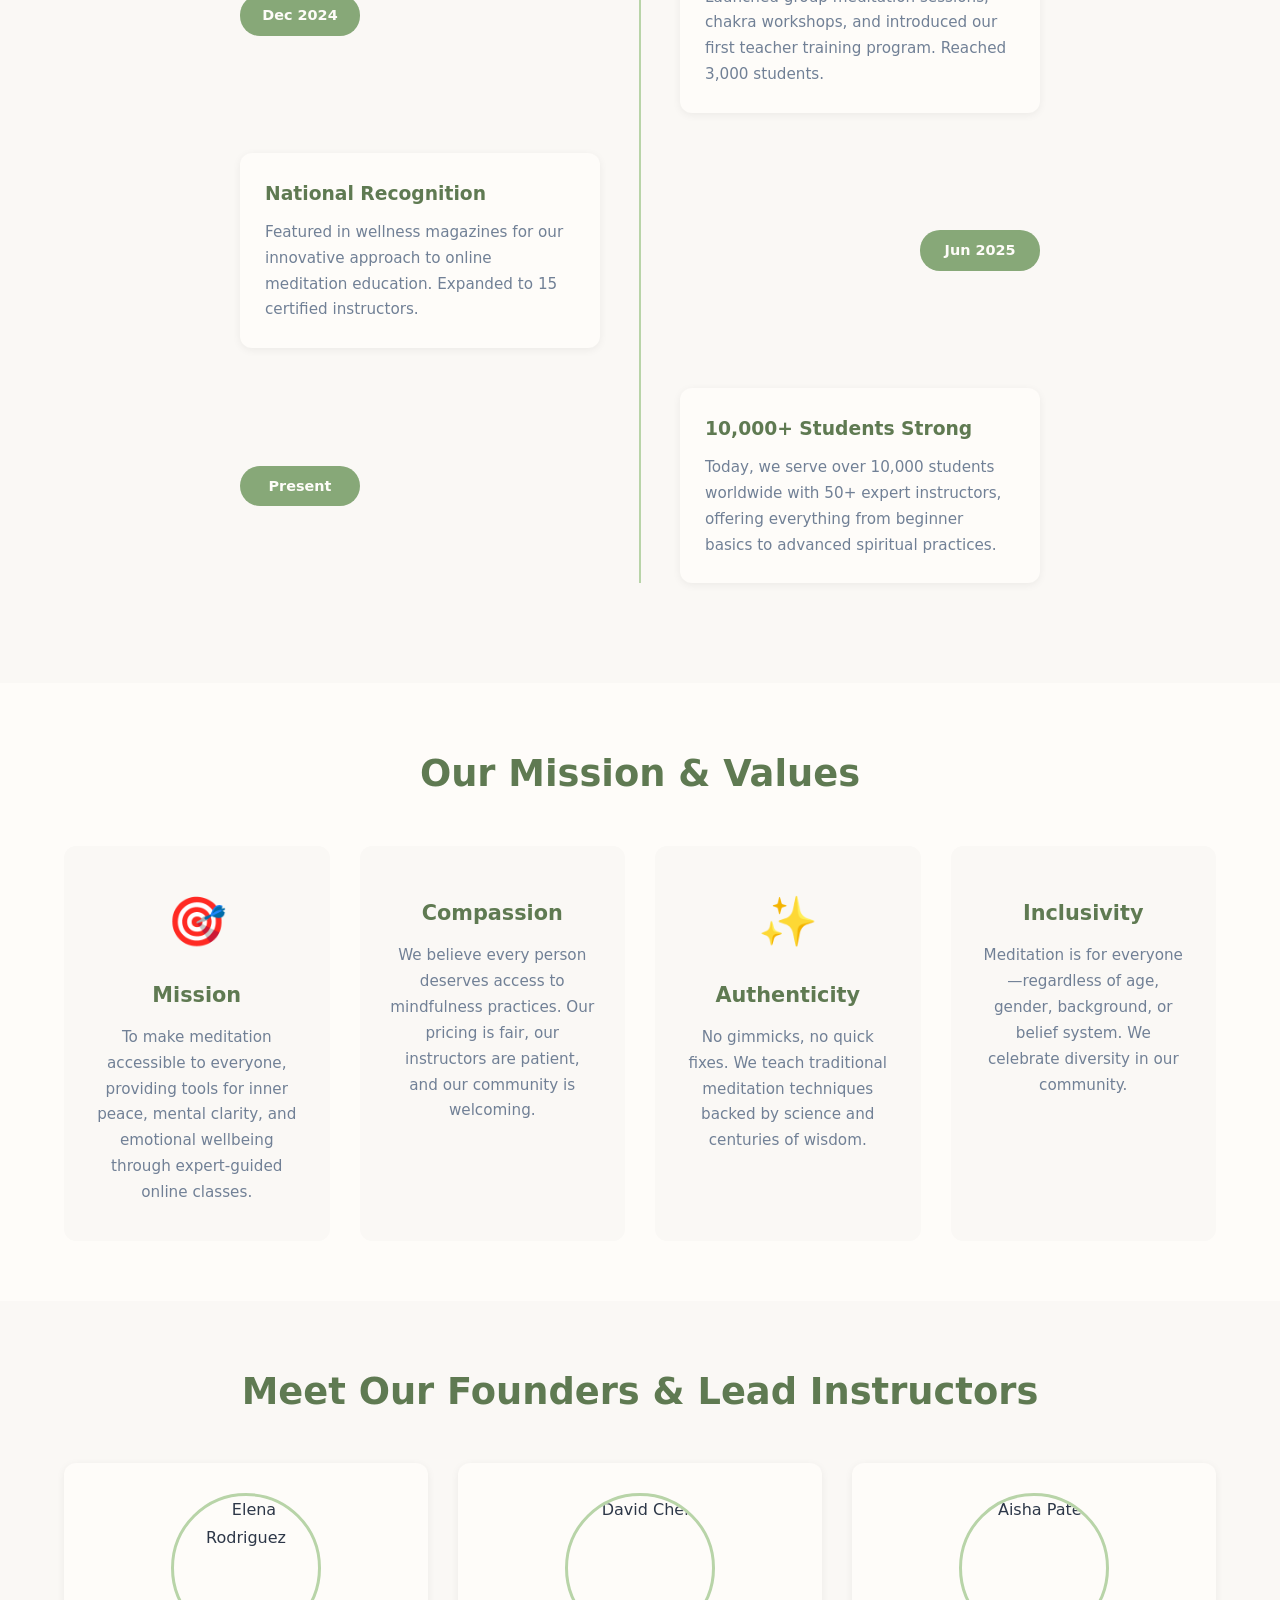
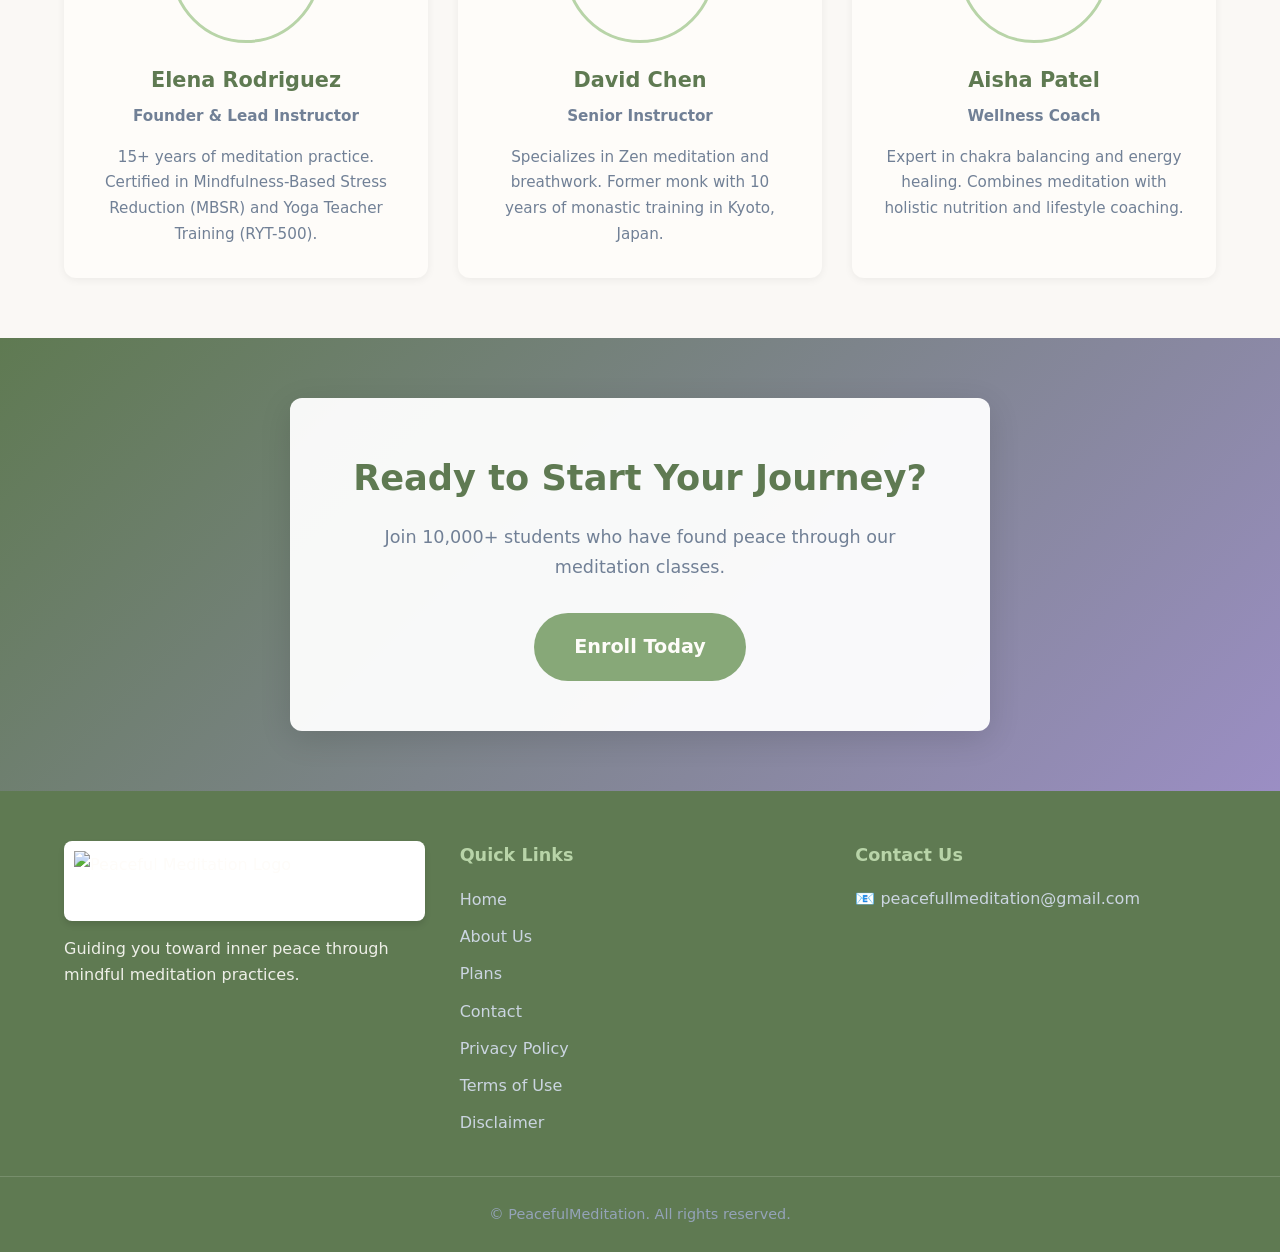
==== commit 41c2222f: "about.html" ====
--- a/about.html
+++ b/about.html
@@ -14,6 +14,14 @@
   gtag('js', new Date());
 
   gtag('config', 'AW-18378243171');
+</script>
+  <!-- Event snippet for Page view conversion page -->
+<script>
+  gtag('event', 'conversion', {
+      'send_to': 'AW-18378243171/WunGCP-rueIcEOP4trtE',
+      'value': 1.0,
+      'currency': 'INR'
+  });
 </script>
 </head>
 <body>
--- a/style.css
+++ b/style.css
@@ -1312,19 +1312,24 @@
 }
 /* ===== LOGO STYLES ===== */
 .nav-logo {
-  height: 60px; /* Adjust this number if logo is too big/small in header */
+  height: 60px;
   width: auto;
   display: block;
 }
 
 .footer-logo {
-  height: 80px; /* Adjust this number if logo is too big/small in footer */
+  height: 80px;
   width: auto;
   display: block;
   margin-bottom: 15px;
-}
-
-/* Hide the old text/emoji logo */
+  
+  /* NEW CODE FOR WHITE BACKGROUND */
+  background-color: #ffffff; 
+  padding: 10px;           /* Adds space around the logo so it doesn't touch the edges */
+  border-radius: 8px;      /* Makes the corners slightly rounded for a modern look */
+  box-shadow: 0 4px 6px rgba(0,0,0,0.1); /* Adds a subtle shadow for depth */
+}
+
 .logo-icon, .logo-text {
   display: none;
 }
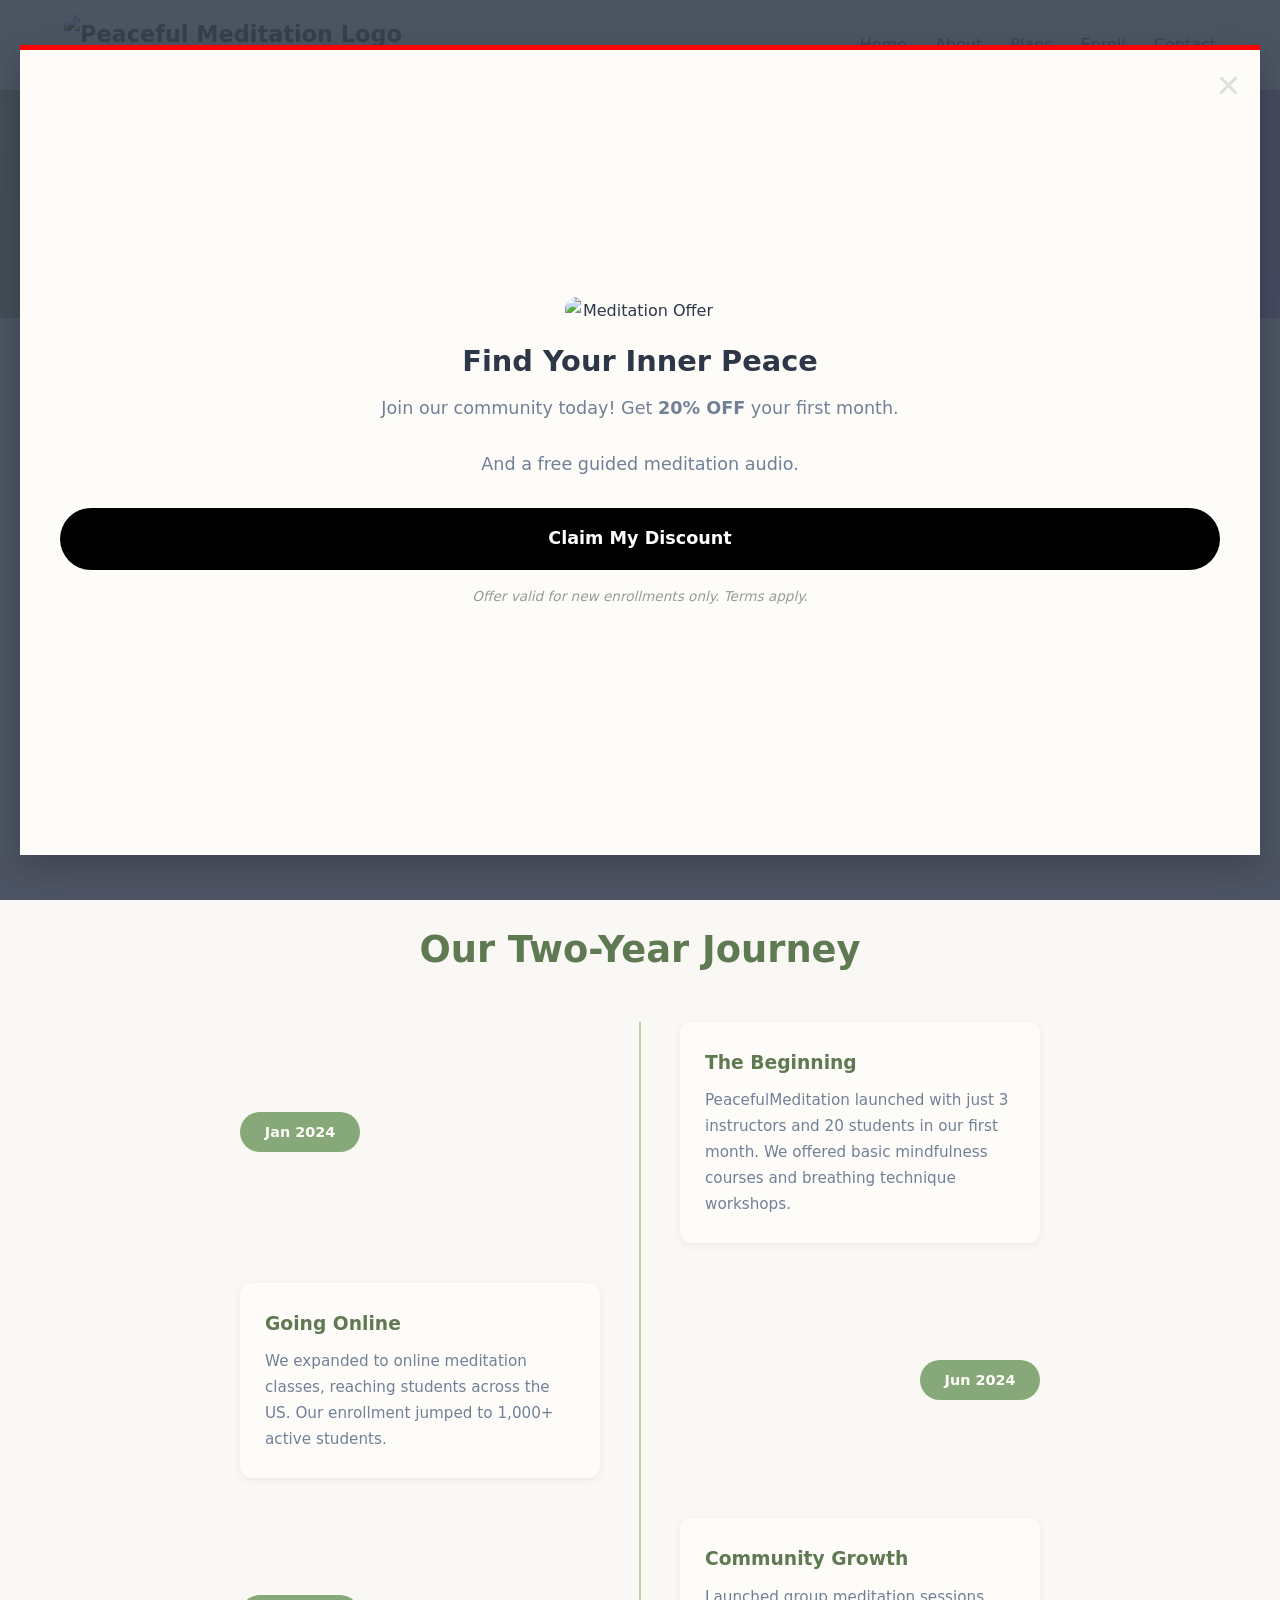
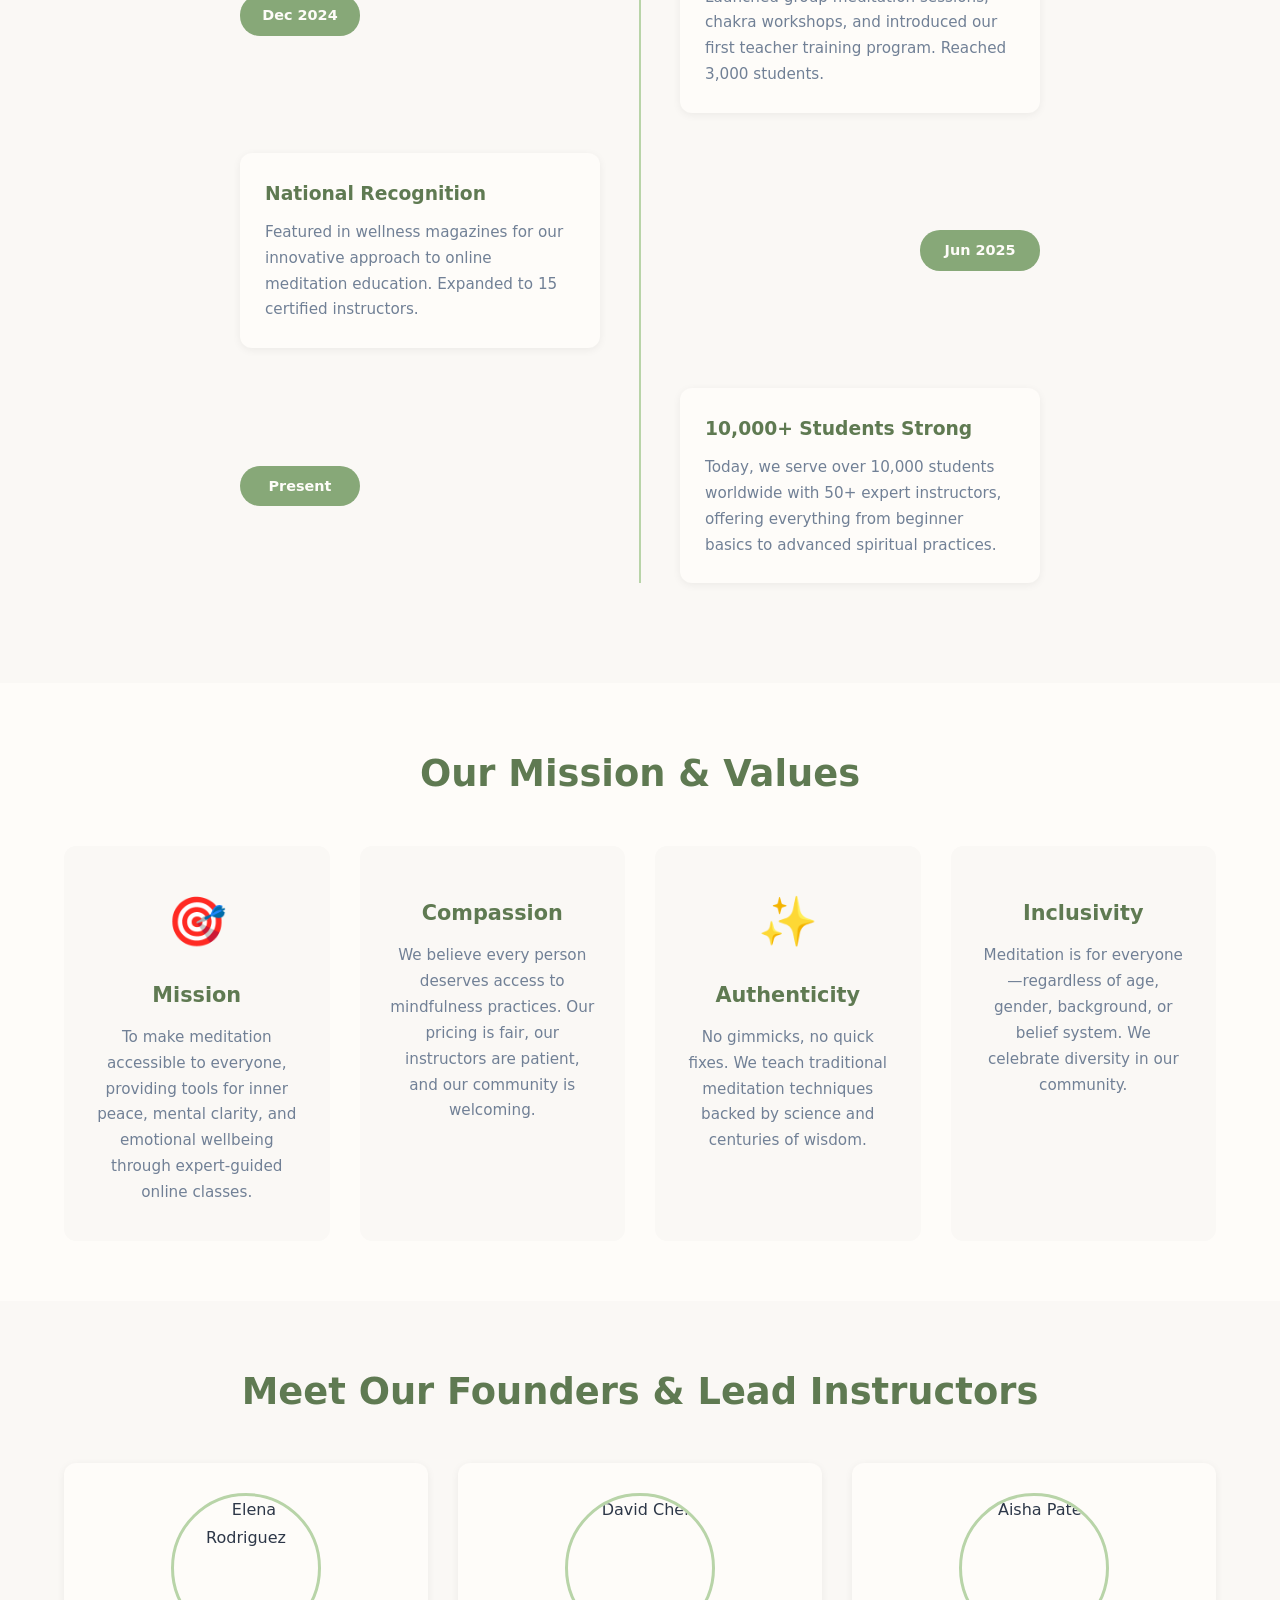
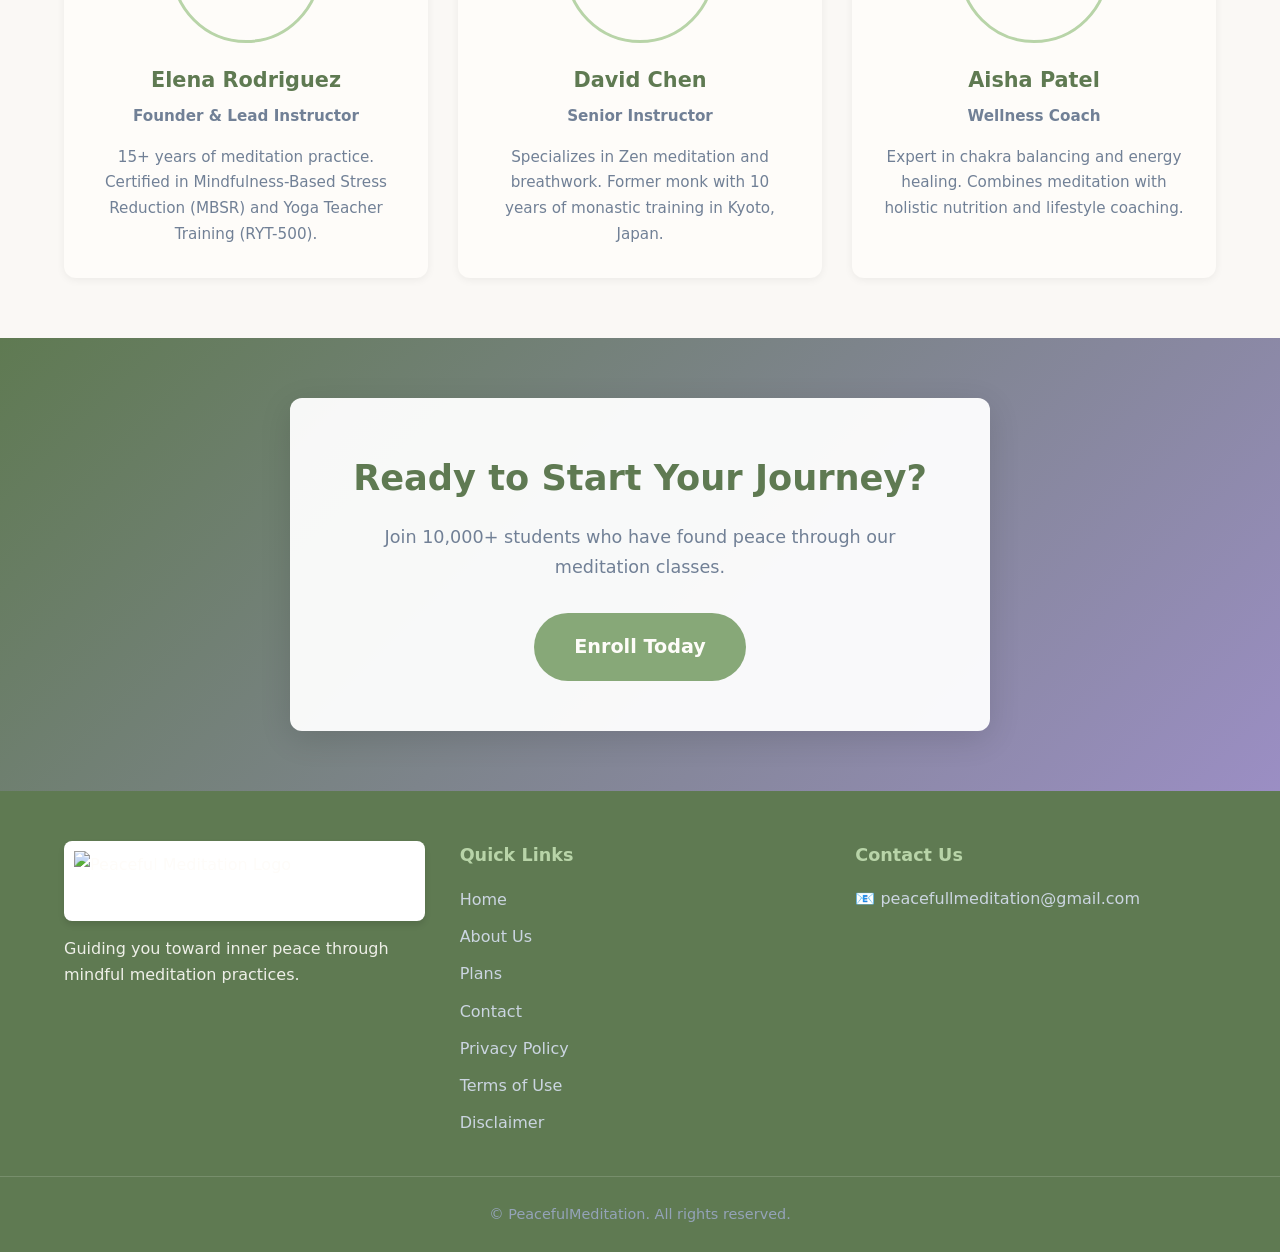
==== commit fc6bfdd2: "about.html" ====
--- a/about.html
+++ b/about.html
@@ -23,6 +23,15 @@
       'currency': 'INR'
   });
 </script>
+ <!-- MS Clarity Start -->
+  <script type="text/javascript">
+    (function(c,l,a,r,i,t,y){
+        c[a]=c[a]||function(){(c[a].q=c[a].q||[]).push(arguments)};
+        t=l.createElement(r);t.async=1;t.src="https://www.clarity.ms/tag/"+i;
+        y=l.getElementsByTagName(r)[0];y.parentNode.insertBefore(t,y);
+    })(window, document, "clarity", "script", "y6b1065ipl");
+</script>
+  <!-- MS Clarity End -->
 </head>
 <body>
   <!-- Navigation -->
@@ -200,7 +209,11 @@
       <p>&copy; <span id="year"></span> PeacefulMeditation. All rights reserved.</p>
     </div>
   </footer>
-
+<!-- POPUP SYSTEM -->
+  <script src="popup-config.js"></script>
+  <script src="popup-loader.js"></script>
+  
+  <!-- YOUR MAIN SITE SCRIPT -->
   <script src="script.js"></script>
 </body>
 </html>
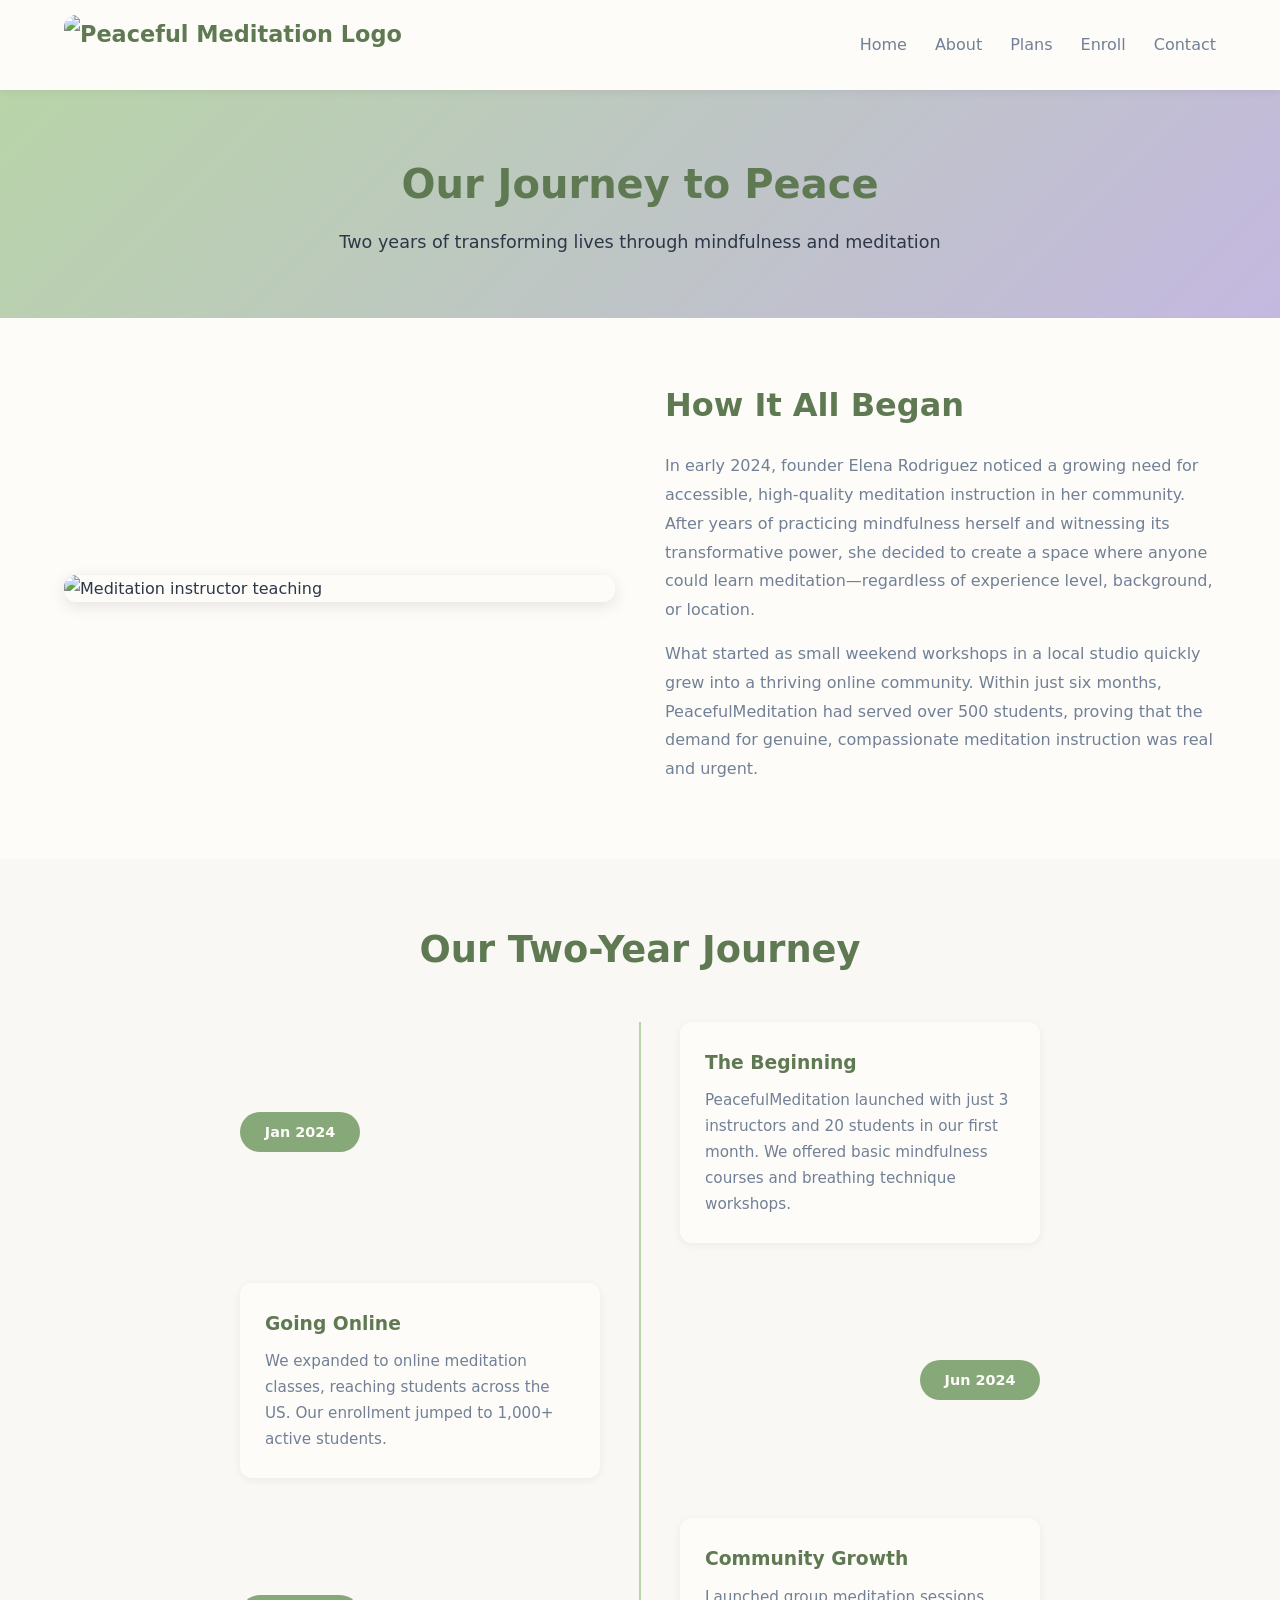
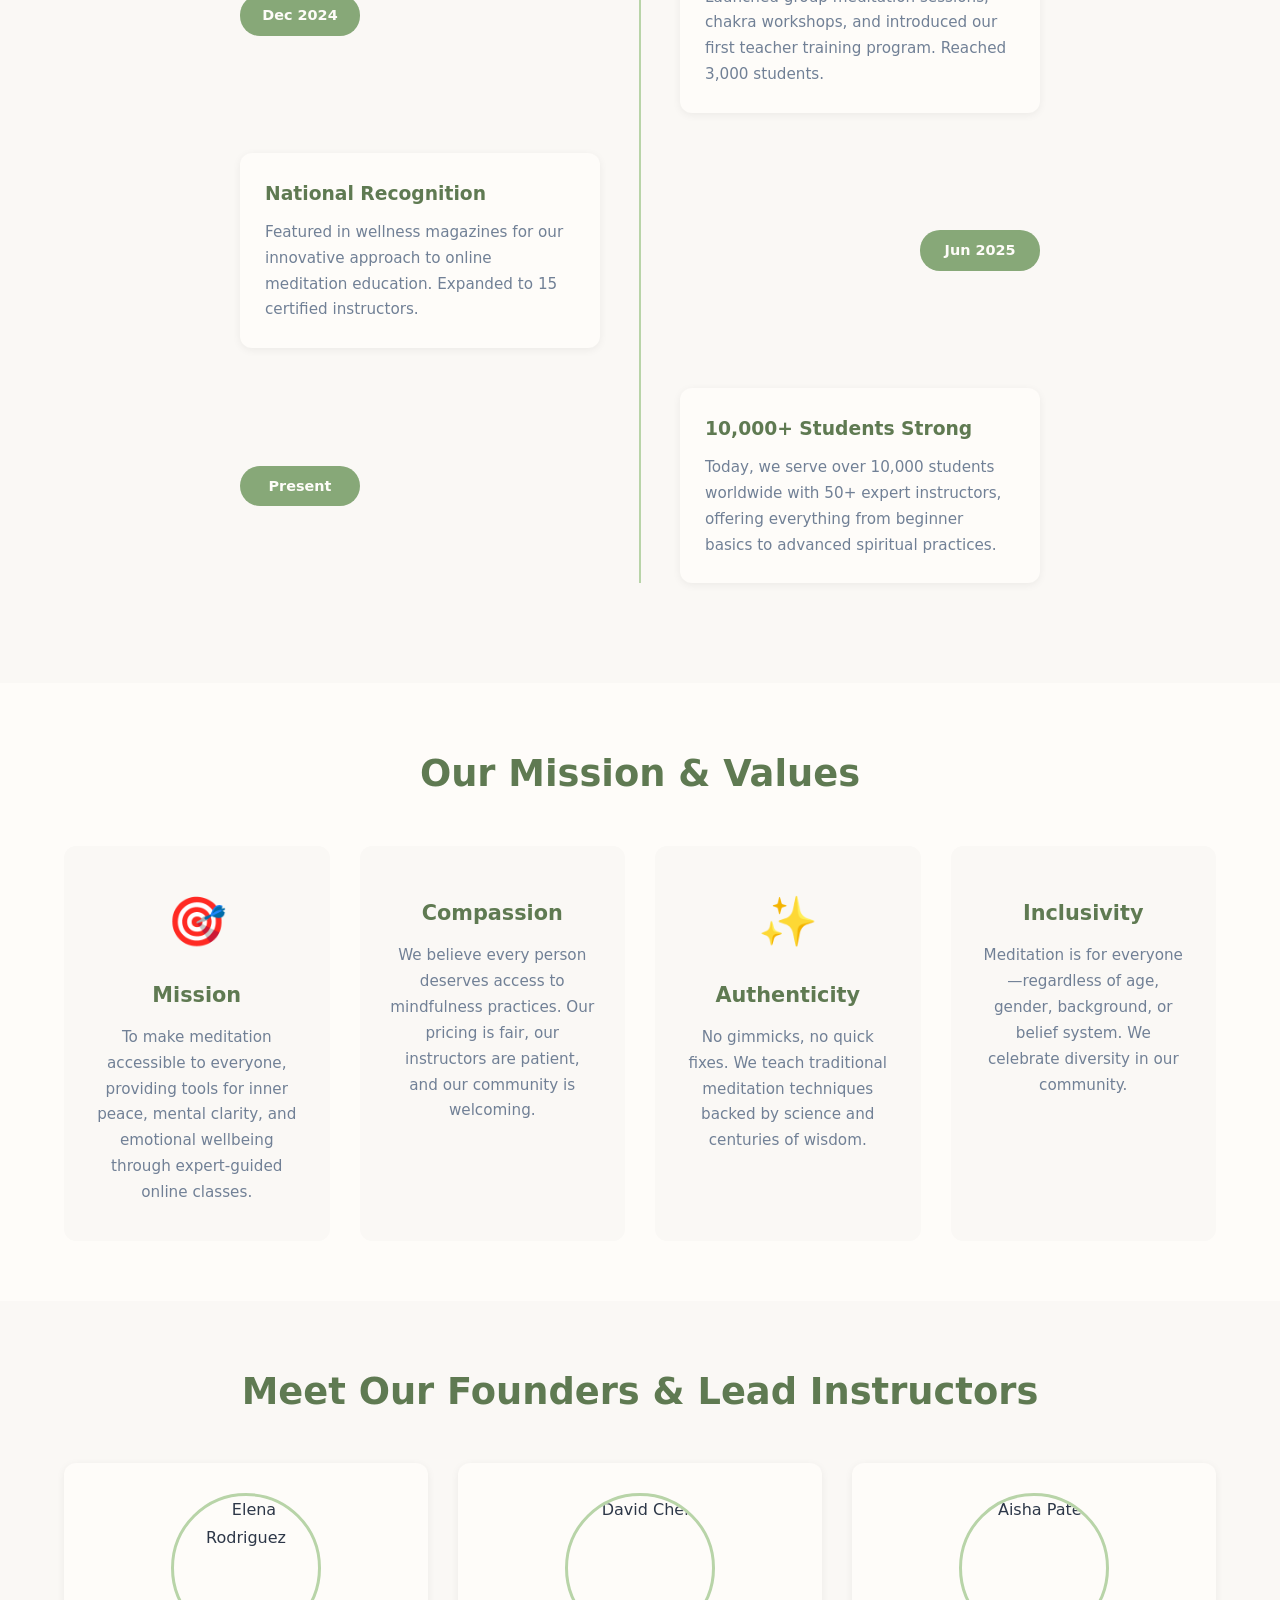
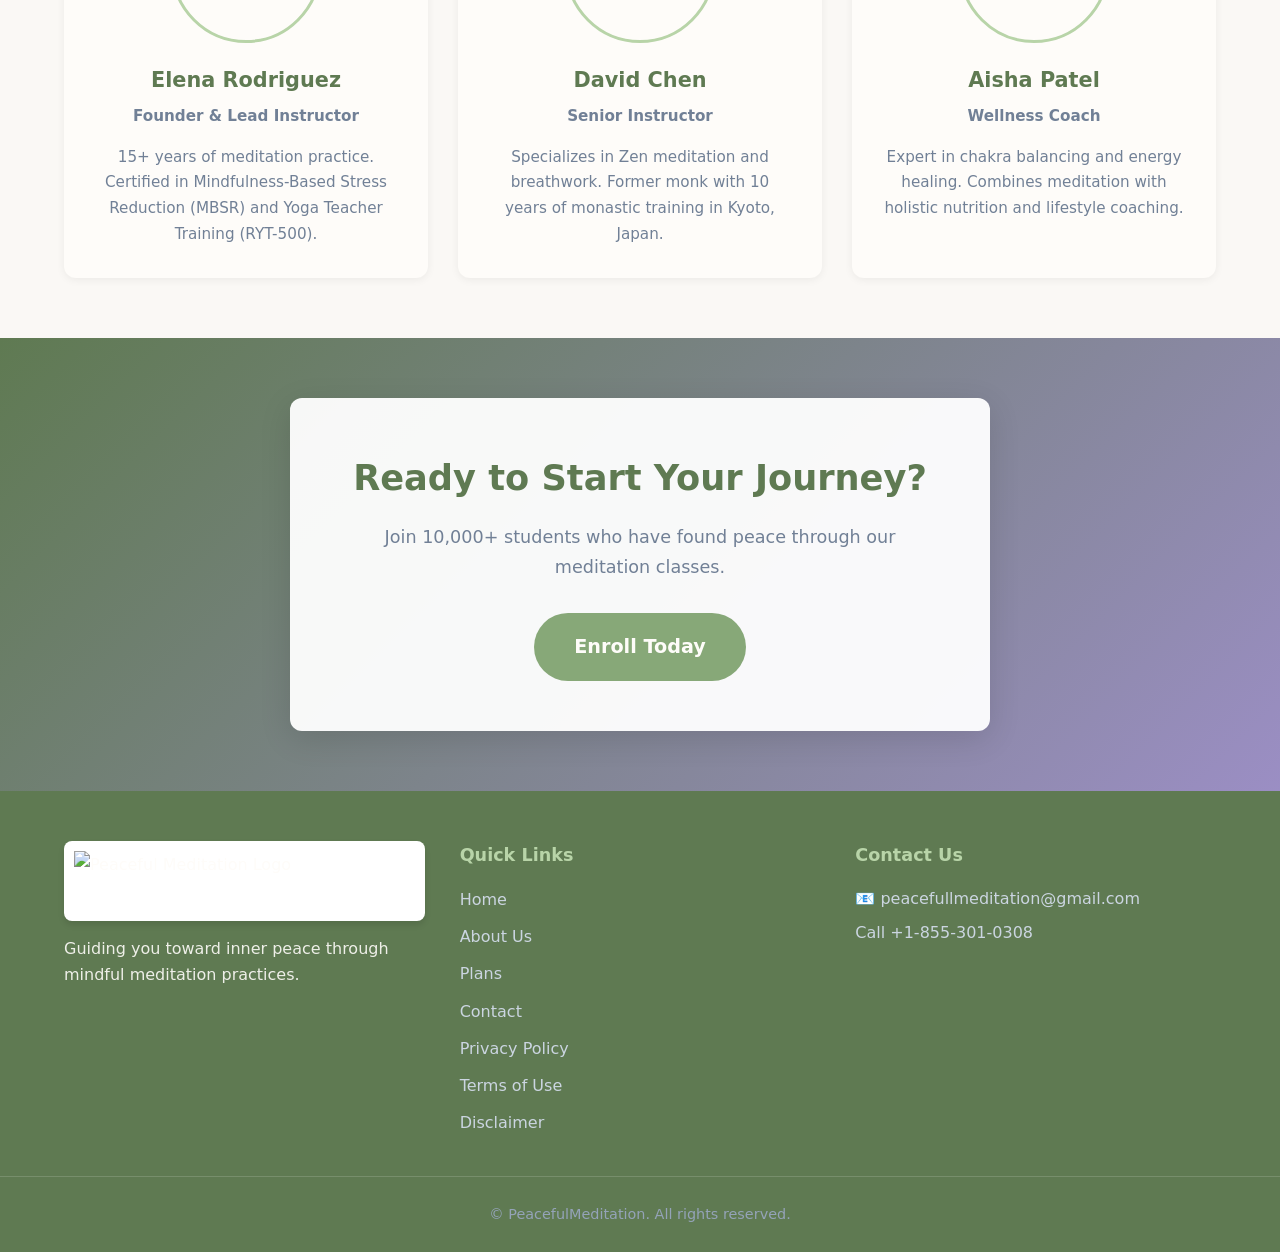
==== commit a9da1210: "about.html" ====
--- a/about.html
+++ b/about.html
@@ -203,6 +203,7 @@
       <div class="footer-contact">
         <h4>Contact Us</h4>
         <p>📧 peacefullmeditation@gmail.com</p>
+         <p> Call +1-855-301-0308 </p>
       </div>
     </div>
     <div class="footer-bottom">
